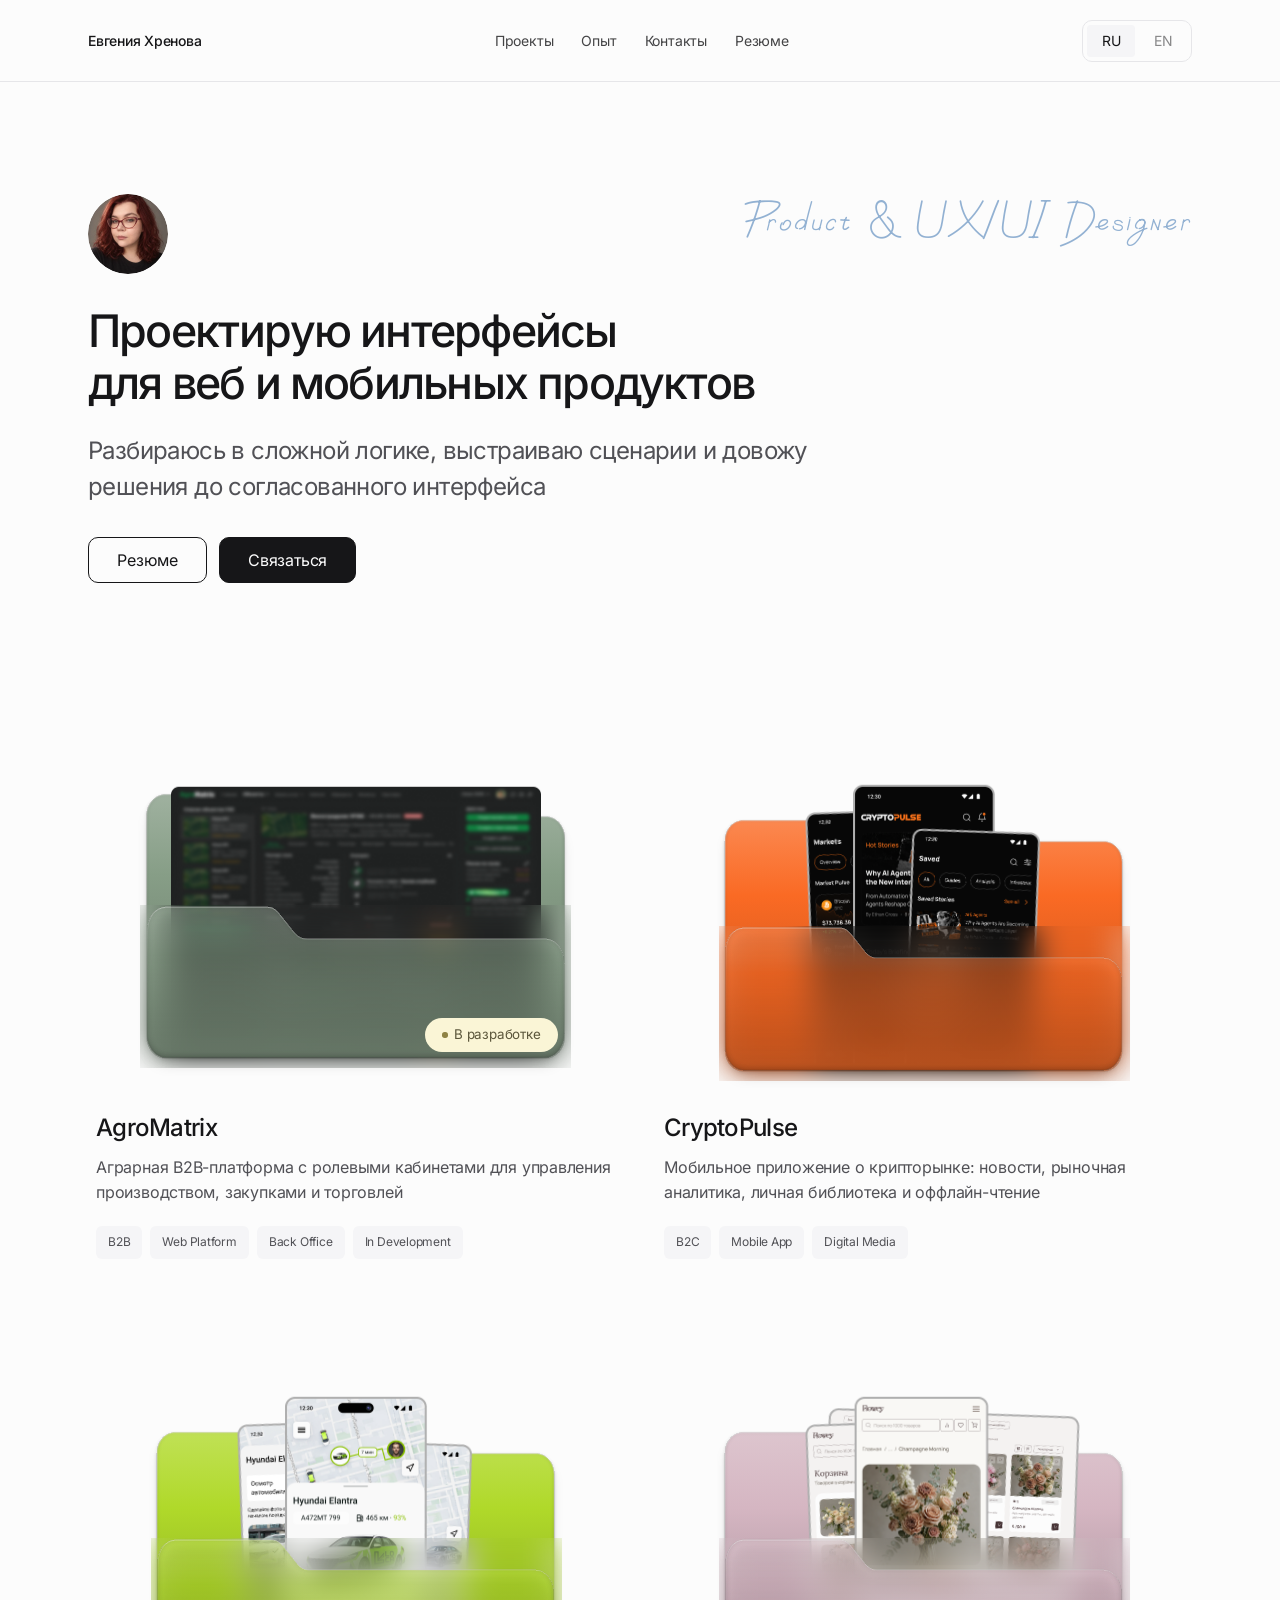
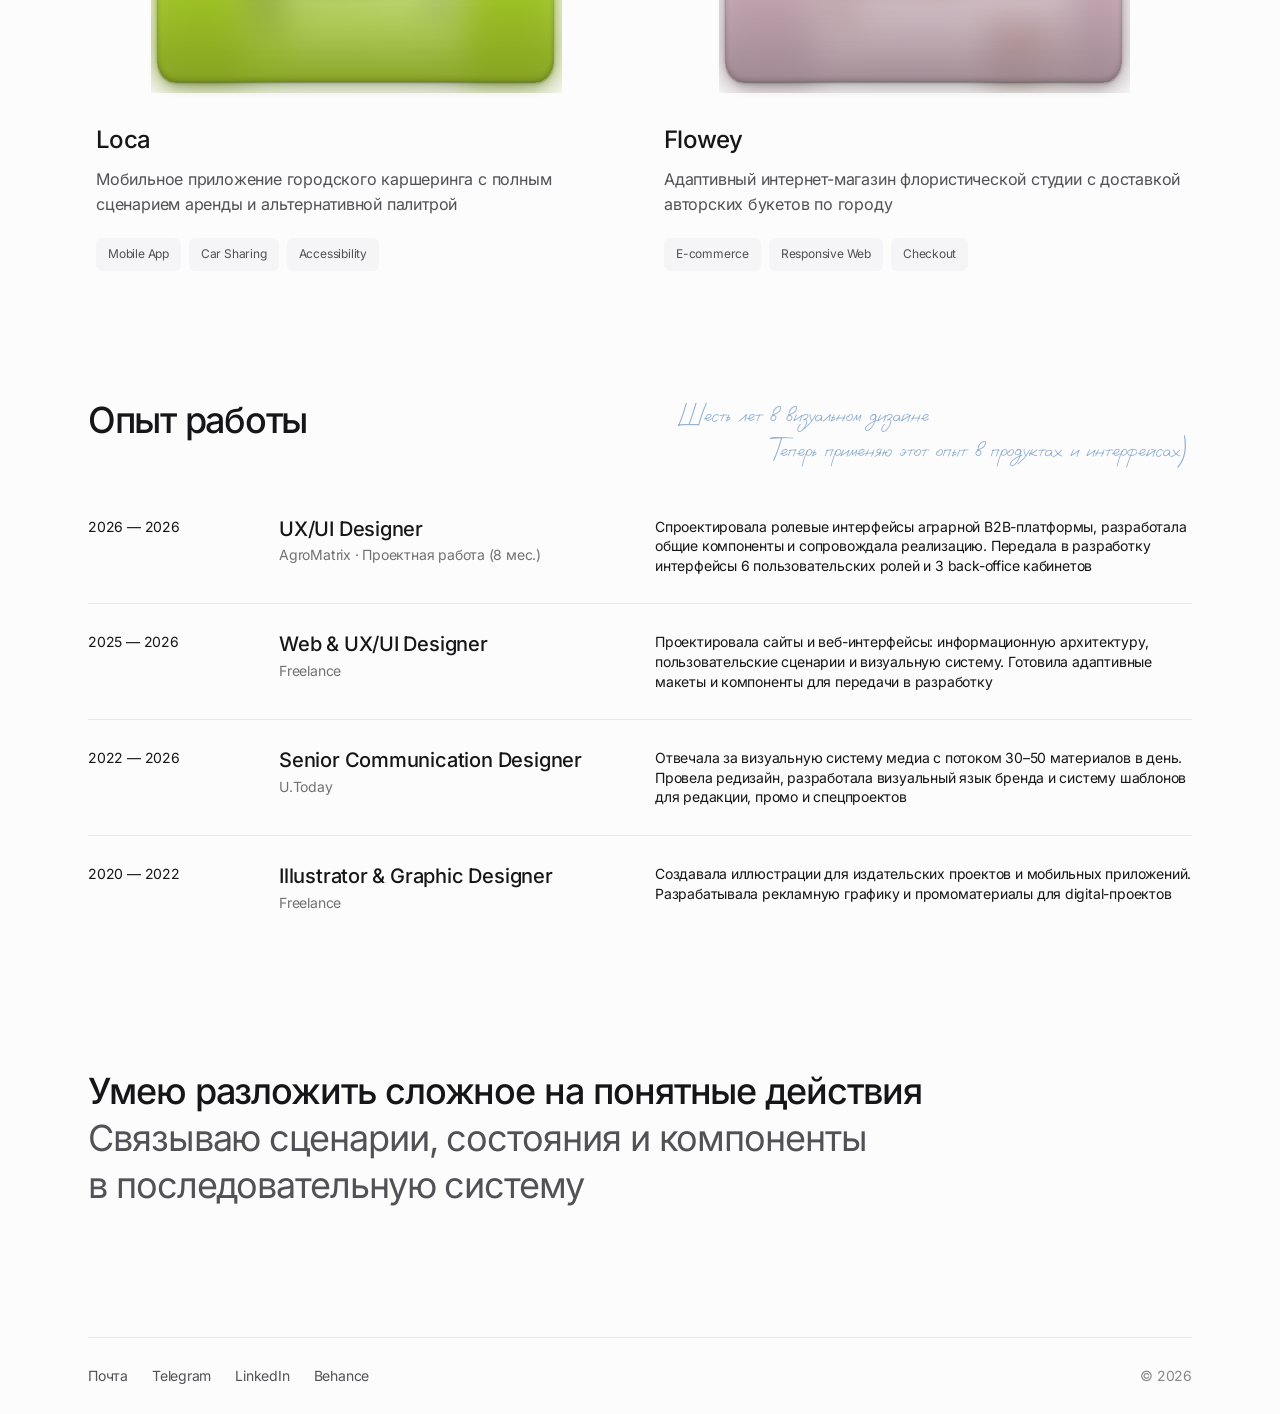
==== index.html @ 68d3cc12 "Unify site navigation and contacts, update bilingual resumes" ====
<!doctype html><html lang="ru"><head><meta charset="utf-8"><meta name="viewport" content="width=device-width, initial-scale=1"><meta name="description" content="Евгения Хренова — Product & UX/UI Designer. Веб и мобильные продукты, B2B‑платформы и пользовательские сценарии."><meta name="theme-color" content="#fcfcfc"><title>Евгения Хренова — Product & UX/UI Designer</title><link rel="stylesheet" href="fonts.css"><link rel="stylesheet" href="tokens.css"><link rel="stylesheet" href="home.css?v=3"><link rel="stylesheet" href="folder-covers.css?v=2"><link rel="stylesheet" href="/custom-cursor.css"><link rel="stylesheet" href="/menu-hover.css?v=2"></head><body class="home"><a class="skip" href="#projects"><span data-copy="t25">К проектам</span></a>
<header class="site-header"><div class="site-header-inner wrap"><a class="name" href="/"><span data-copy="t26">Евгения Хренова</span></a><nav aria-label="Основная навигация"><a href="#projects"><span class="menu-label" data-copy="t27">Проекты</span></a><a href="#experience"><span class="menu-label" data-copy="t28">Опыт</span></a><a href="#contacts"><span class="menu-label" data-copy="t29">Контакты</span></a></nav><div class="language-switch" role="group" aria-label="Язык / Language"><button type="button" data-lang="ru" aria-pressed="true">RU</button><button type="button" data-lang="en" aria-pressed="false">EN</button></div></div></header>
<main class="home-main wrap"><section class="intro" aria-label="Обо мне"><div class="intro-top"><img class="intro-avatar" src="assets/portrait.png" width="80" height="80" alt="Евгения Хренова" fetchpriority="high"><p class="hand soft intro-title">Product & UX/UI Designer</p></div><div><h1><strong data-copy="t30">Проектирую интерфейсы для веб и мобильных продуктов</strong> <span data-copy="t31">Разбираюсь в сложной логике, выстраиваю сценарии и довожу решения до согласованного интерфейса</span></h1><div class="intro-links"><a class="action" href="assets/evgeniya-khrenova-cv-ru.pdf?v=afa895e512cb" target="_blank" rel="noopener"><span data-copy="t32">Резюме</span></a><details class="contact-menu"><summary class="action primary"><span data-copy="t33">Связаться</span></summary><div class="contact-options"><a href="https://t.me/jodi_n" target="_blank" rel="noopener noreferrer">Telegram</a><a href="mailto:evgeniya_hrenova@bk.ru"><span data-copy="t34">Почта</span></a><a href="https://www.linkedin.com/in/evgeniya-khrenova-600375227/" target="_blank" rel="noopener noreferrer">LinkedIn</a></div></details></div></div></section>
<section class="projects" id="projects" aria-label="Проекты"><a class="project project-folder" href="/agromatrix/" aria-labelledby="project-agromatrix-title"><div class="cover folder-cover" aria-hidden="true"><div class="folder-stage" style="left:9.3679208%;top:5.8066916%;width:81.3054195%;height:90.7955413%"><img class="folder-layer folder-back" data-figma-layer="252:12100" src="/assets/folders/agromatrix-back.svg" width="438" height="284" style="left:0.0000000%;top:17.5789412%;width:99.9999721%;height:82.4210588%" alt="" loading="lazy" decoding="async"><span class="folder-screen-clip"><img class="folder-layer folder-screen" data-figma-layer="273:16673" src="/assets/folders/agromatrix-screen-0.webp" width="744" height="550" style="left:7.4528715%;top:0.0000000%;width:85.0435086%;height:79.9418605%;--rest-x:0.0000000%;--rest-y:19.6363636%;--rest-angle:0.00000deg" alt="" loading="lazy" decoding="async"></span><span class="folder-glass" style="left:0.4966518%;top:50.3157860%;width:99.0066196%;height:47.6842126%;--pocket-mask:url('/assets/folders/agromatrix-front.svg')"></span><img class="folder-layer folder-front" data-figma-layer="252:12104" src="/assets/folders/agromatrix-front.svg" width="434" height="165" style="left:0.4966518%;top:50.3157860%;width:99.0066196%;height:47.6842126%" alt="" loading="lazy" decoding="async"><span class="folder-layer folder-badge folder-status" style="left:65.7124905%;top:83.2617826%;width:30.7011095%;height:9.8804208%"><span class="folder-status-group"><span data-copy="t47">В разработке</span></span></span></div></div><div class="project-details"><div class="project-copy"><h2 id="project-agromatrix-title">AgroMatrix</h2><p data-copy="t1">Аграрная B2B-платформа с ролевыми кабинетами для управления производством, закупками и торговлей</p></div><div class="tags"><span data-copy="t2">B2B</span><span data-copy="t3">Web Platform</span><span data-copy="t45">Back Office</span><span data-copy="t4">In Development</span></div></div></a>
<a class="project project-folder" href="/cryptopulse/" aria-labelledby="project-cryptopulse-title"><div class="cover folder-cover" aria-hidden="true"><div class="folder-stage" style="left:11.3382900%;top:7.9182158%;width:77.3646415%;height:91.8513034%"><img class="folder-layer folder-back" data-figma-layer="271:11574" src="/assets/folders/cryptopulse-back.svg" width="417" height="270" style="left:-0.0000147%;top:22.4752492%;width:99.9999927%;height:77.5247508%" alt="" loading="lazy" decoding="async"><span class="folder-screen-clip"><img class="folder-layer folder-screen" data-figma-layer="271:11575" src="/assets/folders/cryptopulse-screen-0.webp" width="327" height="586" style="left:3.6529727%;top:4.3635226%;width:39.2421742%;height:84.0605637%;--rest-x:30.6473158%;--rest-y:16.4085308%;--rest-angle:6.00000deg" alt="" loading="lazy" decoding="async"><img class="folder-layer folder-screen" data-figma-layer="271:11740" src="/assets/folders/cryptopulse-screen-1.webp" width="284" height="620" style="left:32.9631847%;top:-2.8542003%;width:34.0443391%;height:89.0804598%;--rest-x:0.0193589%;--rest-y:17.4193548%;--rest-angle:0.00000deg" alt="" loading="lazy" decoding="async"><img class="folder-layer folder-screen" data-figma-layer="271:11906" src="/assets/folders/cryptopulse-screen-2.webp" width="327" height="586" style="left:55.6636145%;top:10.1208391%;width:39.2421742%;height:84.0605462%;--rest-x:-28.9946109%;--rest-y:16.4085342%;--rest-angle:-6.00000deg" alt="" loading="lazy" decoding="async"></span><span class="folder-glass" style="left:0.4966729%;top:53.2673277%;width:99.0066322%;height:44.8514916%;--pocket-mask:url('/assets/folders/cryptopulse-front.svg')"></span><img class="folder-layer folder-front" data-figma-layer="271:11988" src="/assets/folders/cryptopulse-front.svg" width="413" height="157" style="left:0.4966729%;top:53.2673277%;width:99.0066322%;height:44.8514916%" alt="" loading="lazy" decoding="async"></div></div><div class="project-details"><div class="project-copy"><h2 id="project-cryptopulse-title">CryptoPulse</h2><p data-copy="t5">Мобильное приложение о крипторынке: новости, рыночная аналитика, личная библиотека и оффлайн-чтение</p></div><div class="tags"><span data-copy="t6">B2C</span><span data-copy="t7">Mobile App</span><span data-copy="t8">Digital Media</span></div></div></a>
<a class="project project-folder" href="/loca/" aria-labelledby="project-loca-title"><div class="cover folder-cover" aria-hidden="true"><div class="folder-stage" style="left:11.3382900%;top:7.9182158%;width:77.3646415%;height:91.8513034%"><img class="folder-layer folder-back" data-figma-layer="252:12246" src="/assets/folders/loca-back.svg" width="417" height="270" style="left:-0.0000110%;top:22.4752492%;width:99.9999927%;height:77.5247508%" alt="" loading="lazy" decoding="async"><span class="folder-screen-clip"><img class="folder-layer folder-screen" data-figma-layer="271:7408" src="/assets/folders/loca-screen-0.webp" width="327" height="586" style="left:3.6529911%;top:4.3635577%;width:39.2421779%;height:84.0605286%;--rest-x:30.6472898%;--rest-y:16.4085376%;--rest-angle:6.00000deg" alt="" loading="lazy" decoding="async"><img class="folder-layer folder-screen" data-figma-layer="271:6844" src="/assets/folders/loca-screen-1.webp" width="327" height="586" style="left:55.6635851%;top:10.1208215%;width:39.2421889%;height:84.0605286%;--rest-x:-28.9945748%;--rest-y:16.4085376%;--rest-angle:-6.00000deg" alt="" loading="lazy" decoding="async"><img class="folder-layer folder-screen" data-figma-layer="271:7190" src="/assets/folders/loca-screen-2.webp" width="284" height="620" style="left:32.9631847%;top:-2.8542003%;width:34.0443538%;height:89.0804598%;--rest-x:0.0193492%;--rest-y:17.4193548%;--rest-angle:0.00000deg" alt="" loading="lazy" decoding="async"></span><span class="folder-glass" style="left:0.4966766%;top:53.2673101%;width:99.0066175%;height:44.8515092%;--pocket-mask:url('/assets/folders/loca-front.svg')"></span><img class="folder-layer folder-front" data-figma-layer="252:12254" src="/assets/folders/loca-front.svg" width="413" height="157" style="left:0.4966766%;top:53.2673101%;width:99.0066175%;height:44.8515092%" alt="" loading="lazy" decoding="async"></div></div><div class="project-details"><div class="project-copy"><h2 id="project-loca-title">Loca</h2><p data-copy="t9">Мобильное приложение городского каршеринга с полным сценарием аренды и альтернативной палитрой</p></div><div class="tags"><span data-copy="t10">Mobile App</span><span data-copy="t11">Car Sharing</span><span data-copy="t12">Accessibility</span></div></div></a>
<a class="project project-folder" href="/flowey/" aria-labelledby="project-flowey-title"><div class="cover folder-cover" aria-hidden="true"><div class="folder-stage" style="left:11.3382900%;top:7.9182158%;width:77.3646415%;height:91.8513034%"><img class="folder-layer folder-back" data-figma-layer="271:14292" src="/assets/folders/flowey-back.svg" width="417" height="270" style="left:-0.0000147%;top:22.4752492%;width:99.9999927%;height:77.5247508%" alt="" loading="lazy" decoding="async"><span class="folder-screen-clip"><img class="folder-layer folder-screen" data-figma-layer="271:14293" src="/assets/folders/flowey-screen-0.webp" width="573" height="627" style="left:31.9623455%;top:-1.1395685%;width:68.8022184%;height:90.0218043%;--rest-x:-10.7024959%;--rest-y:15.3219585%;--rest-angle:-6.00000deg" alt="" loading="lazy" decoding="async"><img class="folder-layer folder-screen" data-figma-layer="271:14656" src="/assets/folders/flowey-screen-1.webp" width="327" height="586" style="left:3.6529727%;top:4.3635226%;width:39.2421742%;height:84.0605286%;--rest-x:30.6473158%;--rest-y:16.4085376%;--rest-angle:6.00000deg" alt="" loading="lazy" decoding="async"><img class="folder-layer folder-screen" data-figma-layer="271:14798" src="/assets/folders/flowey-screen-2.webp" width="270" height="620" style="left:32.9630087%;top:-2.8542003%;width:32.3196362%;height:89.0804598%;--rest-x:1.2213254%;--rest-y:17.4193548%;--rest-angle:0.00000deg" alt="" loading="lazy" decoding="async"></span><span class="folder-glass" style="left:0.4966729%;top:53.2673101%;width:99.0066322%;height:44.8515092%;--pocket-mask:url('/assets/folders/flowey-front.svg')"></span><img class="folder-layer folder-front" data-figma-layer="271:14888" src="/assets/folders/flowey-front.svg" width="413" height="157" style="left:0.4966729%;top:53.2673101%;width:99.0066322%;height:44.8515092%" alt="" loading="lazy" decoding="async"></div></div><div class="project-details"><div class="project-copy"><h2 id="project-flowey-title">Flowey</h2><p data-copy="t13">Адаптивный интернет-магазин флористической студии с доставкой авторских букетов по городу</p></div><div class="tags"><span data-copy="t14">E-commerce</span><span data-copy="t15">Responsive Web</span><span data-copy="t16">Checkout</span></div></div></a>
</section>
<section class="experience" id="experience" aria-labelledby="experience-title"><div class="section-heading"><h2 id="experience-title" data-copy="t35">Опыт работы</h2><p class="experience-note hand soft"><span data-copy="t36">Шесть лет в визуальном дизайне</span><span data-copy="t37">Теперь применяю этот опыт в продуктах и интерфейсах)</span></p></div><div class="jobs"><article class="job"><p data-copy="t17" class="job-date">2026 — 2026</p><div><h3>UX/UI Designer</h3><p class="job-company" data-copy="t46">AgroMatrix · Проектная работа (8 мес.)</p></div><p data-copy="t18">Спроектировала ролевые интерфейсы аграрной B2B-платформы, разработала общие компоненты и сопровождала реализацию. Передала в разработку интерфейсы 6 пользовательских ролей и 3 back-office кабинетов</p></article><article class="job"><p data-copy="t19" class="job-date">2025 — 2026</p><div><h3>Web & UX/UI Designer</h3><p class="job-company">Freelance</p></div><p data-copy="t20">Проектировала сайты и веб-интерфейсы: информационную архитектуру, пользовательские сценарии и визуальную систему. Готовила адаптивные макеты и компоненты для передачи в разработку</p></article><article class="job"><p data-copy="t21" class="job-date">2022 — 2026</p><div><h3>Senior Communication Designer</h3><p class="job-company">U.Today</p></div><p data-copy="t22">Отвечала за визуальную систему медиа с потоком 30–50 материалов в день. Провела редизайн, разработала визуальный язык бренда и систему шаблонов для редакции, промо и спецпроектов</p></article><article class="job"><p data-copy="t23" class="job-date">2020 — 2022</p><div><h3>Illustrator &amp; Graphic Designer</h3><p class="job-company">Freelance</p></div><p data-copy="t24">Создавала иллюстрации для издательских проектов и мобильных приложений. Разрабатывала рекламную графику и промоматериалы для digital-проектов</p></article></div></section>
<section class="approach" aria-label="Мой подход"><p><strong data-copy="t38">Умею разложить сложное на понятные действия</strong> <span data-copy="t39">Связываю сценарии, состояния и компоненты в последовательную систему</span></p></section>
<section class="personal" id="about" aria-label="Вне макетов" hidden><h2 data-copy="t40" class="personal-label">Вне макетов</h2><div class="personal-journal"><div class="personal-left"><p data-copy="t41" class="hand">Люблю долгие походы и уютные вечера дома, сложные игры и кропотливое рукоделие</p><div class="personal-photos" role="group" aria-label="Места для личных фотографий"><div class="personal-photo" aria-hidden="true"></div><div class="personal-photo" aria-hidden="true"></div></div></div><div class="personal-right"><div class="personal-photos" aria-hidden="true"><div class="personal-photo"></div><div class="personal-photo"></div></div><p data-copy="t42" class="hand soft">А ещё выращиваю домашние джунгли)</p></div></div></section>
<footer id="contacts" data-site-footer></footer></main>
<dialog id="viewer" aria-label="Просмотр экрана проекта"><div class="viewer-bar"><p id="viewer-title"></p><button type="button" class="close" aria-label="Закрыть просмотр"><span data-copy="t44">Закрыть</span></button></div><div class="viewer-content"><img id="viewer-image" alt=""></div></dialog><script src="translations.js"></script><script src="app.js"></script><script src="/folder-covers.js"></script><script src="/scroll-reveal.js"></script><script src="/custom-cursor.js"></script><script src="/site-footer.js?v=1"></script><script src="/menu-hover.js?v=3"></script><script src="/quick-contacts.js?v=18" defer></script></body></html>
---- fonts.css ----
@font-face {
  font-family: 'Golos Text';
  font-style: normal;
  font-weight: 400;
  font-display: swap;
  src: url(assets/fonts/golos-0.ttf) format('truetype');
}
@font-face {
  font-family: 'Golos Text';
  font-style: normal;
  font-weight: 500;
  font-display: swap;
  src: url(assets/fonts/golos-1.ttf) format('truetype');
}
@font-face {
  font-family: 'Golos Text';
  font-style: normal;
  font-weight: 600;
  font-display: swap;
  src: url(assets/fonts/golos-2.ttf) format('truetype');
}

@font-face{font-family:'Inter';font-style:normal;font-weight:400;font-display:swap;src:url('assets/fonts/inter-0.ttf') format('truetype')}
@font-face{font-family:'Inter';font-style:normal;font-weight:500;font-display:swap;src:url('assets/fonts/inter-1.ttf') format('truetype')}
@font-face{font-family:'Vasek';font-style:italic;font-weight:400;font-display:swap;src:url('assets/fonts/vasek-italic.ttf') format('truetype')}
---- tokens.css ----
/* Portfolio foundations. All pages use these roles; product artwork keeps its own UI. */
:root {
  --paper:#fcfcfc;
  --ink:#161618;
  --body:#515156;
  --muted:#737379;
  --line:#e6e6e9;
  --surface:#f5f5f7;
  --accent:#2b68aa;
  --overlay:#080909aa;
  --shadow:#0809090b;
  --font-ui:Inter,Arial,sans-serif;
  --font-hand:Vasek,cursive;
  --space-1:8px;
  --space-2:16px;
  --space-3:24px;
  --space-4:32px;
  --space-5:48px;
  --space-6:64px;
  --section-gap:clamp(96px,10vw,144px);
  --chapter-gap:128px;
  --media-gap:48px;
  --content-width:1104px;
  --reading-width:760px;
  --radius-card:20px;
  --radius-control:10px;
  --title-size:clamp(44px,5vw,64px);
  --heading-size:36px;
  --subheading-size:22px;
  --text-main:26px;
  --text-body:18px;
  --text-small:14px;
  --leading-body:1.65;
  --motion-duration:560ms;
  --motion-ease:cubic-bezier(.22,.61,.36,1);
}
@media(max-width:760px) {
  :root {--reading-width:100%;--chapter-gap:96px;--heading-size:30px;--media-gap:40px}
}
@media(max-width:620px) {
  :root {
    --section-gap:88px;
    --chapter-gap:80px;
    --media-gap:32px;
    --radius-card:16px;
    --title-size:42px;
    --heading-size:28px;
    --subheading-size:20px;
    --text-main:22px;
    --text-body:16px;
  }
}
---- home.css ----
*{box-sizing:border-box}html{scroll-behavior:smooth;scroll-padding-top:104px}body{margin:0;background:var(--paper);color:var(--ink);font:14px/1.5 var(--font-ui);-webkit-font-smoothing:antialiased;letter-spacing:-.015em}a{color:inherit;text-decoration:none}button,summary{font:inherit;color:inherit}button,a,summary{-webkit-tap-highlight-color:transparent}button{cursor:pointer}a:focus-visible,button:focus-visible,summary:focus-visible{outline:2px solid var(--accent);outline-offset:5px}button:disabled{cursor:default}img{display:block}h1,h2,h3,p{margin:0;font-weight:400}a,button,summary{touch-action:manipulation}.wrap{width:min(100% - 64px,var(--content-width));margin-inline:auto}.skip{position:fixed;left:16px;top:-70px;z-index:100;background:var(--ink);color:#fff;padding:12px}.skip:focus{top:12px}.site-header{position:sticky;top:0;z-index:30;background:var(--paper);border-bottom:1px solid var(--line)}@supports(backdrop-filter:blur(20px)){.site-header{background:rgba(252,252,252,.88);backdrop-filter:blur(20px);-webkit-backdrop-filter:blur(20px)}}.site-header-inner{height:81px;display:flex;align-items:center;justify-content:space-between;gap:24px}.name{font-weight:500;white-space:nowrap}.site-header nav{display:flex;gap:28px}.site-header nav a{display:flex;align-items:center;min-height:44px;opacity:.8}.language-switch{display:flex;gap:4px;border:1px solid var(--line);border-radius:var(--radius-control);padding:4px}.language-switch button{border:0;background:none;border-radius:4px;min-width:48px;height:32px;padding:0 12px}.language-switch button[aria-pressed=true]{background:var(--surface)}.language-switch button[aria-pressed=false]{opacity:.5}.home-main{display:flex;flex-direction:column;gap:var(--section-gap)}.intro{padding-top:112px;display:flex;flex-direction:column;gap:32px}.intro-top{display:flex;align-items:flex-start;justify-content:space-between;gap:28px}.intro-avatar{width:80px;height:80px;object-fit:cover;border-radius:50%}.hand{font-family:var(--font-hand);font-weight:400;font-style:italic;letter-spacing:0;color:var(--accent);font-size:33.337px;line-height:1.05}.hand.soft{opacity:.5}.intro-title{font-size:54px;letter-spacing:3px;white-space:nowrap}.intro h1{font-size:24px;line-height:1.5;letter-spacing:-.025em}.intro h1 strong{display:block;max-width:1000px;font-size:clamp(34px,3.5vw,46px);font-weight:500;line-height:1.15;letter-spacing:-.04em;text-wrap:balance}.intro h1>span{display:block;max-width:780px;margin-top:24px;color:var(--body);text-wrap:pretty}.intro-links{display:flex;align-items:flex-start;gap:12px;margin-top:32px}.action{min-height:46px;padding:11px 28px;display:inline-flex;align-items:center;justify-content:center;border:1px solid var(--ink);border-radius:var(--radius-control);background:transparent;font-size:16px;line-height:1.4;cursor:pointer;transition:background .16s,color .16s}.action:hover{background:#f0f0f0}.action.primary{background:var(--ink);color:var(--paper)}.action.primary:hover{background:#252727}.contact-menu{position:relative}.contact-menu summary{list-style:none}.contact-menu summary::-webkit-details-marker{display:none}.contact-options{position:absolute;z-index:40;left:0;top:calc(100% + 8px);width:190px;border:1px solid var(--line);border-radius:8px;background:var(--paper);padding:6px;box-shadow:0 8px 24px var(--shadow)}.contact-options a{display:flex;align-items:center;min-height:44px;padding:10px 14px;border-radius:4px;font-size:14px}.contact-options a:hover{background:var(--surface)}.projects{display:grid;grid-template-columns:repeat(2,minmax(0,1fr));gap:64px 32px}.project{min-width:0;display:flex;flex-direction:column}.cover{position:relative;display:block;width:100%;aspect-ratio:538/378.873;overflow:hidden;border:0;border-radius:8px;padding:0;background:var(--line);cursor:zoom-in}.cover.agro{cursor:pointer;background:#e9eee8}.cover.crypto{background:#eeedf3}.cover.loca{background:#edf0e8}.cover.flowey{background:#f3eeec}.desktop-preview{position:absolute;inset:30px 29px 0;overflow:hidden;border-radius:5px 5px 0 0}.desktop-preview img{width:100%;height:auto}.desktop-preview.has-bar{padding-top:30px}.agro-preview-title{position:absolute;inset:0 0 auto;height:30px;display:flex;align-items:center;gap:5px;padding:0 14px;background:#f7f9f6}.agro-preview-title span{width:4px;height:4px;border-radius:50%;background:#c1c9bf}.agro-preview-title:after{content:"AgroMatrix";margin-left:8px;font-size:9px;color:#6a7466;letter-spacing:0}.preview-device{position:absolute;top:26px;left:50%;transform:translateX(-50%);width:39%;height:calc(100% - 26px);overflow:hidden;border-radius:17px 17px 0 0}.preview-device img{width:100%;height:auto}.loca .preview-device{top:21px;width:34%;height:calc(100% - 21px)}.flowey .desktop-preview{left:28px;right:28px}.project-details{padding:24px 8px 0;display:flex;flex-direction:column;gap:20px;flex:1}.project-copy{display:flex;flex-direction:column;gap:12px}.project h2{font-size:24px;font-weight:500;line-height:1.25;letter-spacing:-.03em}.project p{font-size:16px;line-height:1.6;color:var(--body)}.tags{display:flex;gap:8px;flex-wrap:wrap}.tags span{display:flex;align-items:center;justify-content:center;min-height:33px;min-width:0;padding:6px 12px;border-radius:6px;background:var(--surface);font-size:12px;line-height:1.4;color:var(--body)}.section-heading{display:flex;align-items:flex-start;justify-content:space-between;gap:28px;margin-bottom:20px}.section-heading h2{font-size:var(--heading-size);font-weight:500;line-height:1.2;letter-spacing:-.035em}.experience-note{width:514px;max-width:55%}.experience-note span{display:block}.experience-note span+span{text-align:right}.job{display:grid;grid-template-columns:163px 348px minmax(0,1fr);gap:28px;padding:28px 0}.job+.job{border-top:1px solid var(--line)}.job-date,.job p{font-size:14px;line-height:1.4}.job h3{font-size:20px;font-weight:500;line-height:24.7px}.job-company{opacity:.6;margin-top:4px}.approach{max-width:900px;font-size:var(--heading-size);line-height:1.3;letter-spacing:-.03em}.approach p>span{color:var(--body)}.approach strong{display:block;font-weight:500}.personal-label{font-size:14px;opacity:.5;margin-bottom:20px}.personal-journal{display:grid;grid-template-columns:445fr 631fr;gap:28px}.personal-left,.personal-right{display:flex;flex-direction:column;gap:20px;min-width:0}.personal-left .hand{max-width:401px}.personal-photos{display:grid;grid-template-columns:1fr 1fr;gap:28px}.personal-left .personal-photos{height:198px}.personal-right .personal-photos{flex:1;min-height:200px}.personal-photo{background:var(--line);border-radius:4px}.personal-right>.hand{text-align:right;white-space:nowrap}.contact-tiles{display:grid;grid-template-columns:minmax(0,1fr) repeat(3,180px);gap:28px}.contact-tile{display:flex;align-items:flex-end;min-height:180px;padding:28px;border:1px solid var(--line);border-radius:var(--radius-card);font-size:16px;transition:background .16s,border-color .16s}.contact-tile:hover{background:var(--surface);border-color:#c9c9c9}.copyright{padding:54px 0 20px;opacity:.5;font-size:14px}dialog{border:1px solid var(--line);border-radius:var(--radius-card);max-width:min(1100px,94vw);width:max-content;padding:0;background:var(--paper);color:var(--ink)}dialog::backdrop{background:var(--overlay)}.viewer-bar{position:sticky;top:0;display:flex;align-items:center;justify-content:space-between;gap:24px;padding:16px 20px;background:var(--paper);border-bottom:1px solid var(--line)}.close{background:none;border:0;min-height:44px;padding:8px;font-size:14px}.viewer-content{max-height:78vh;overflow:auto;padding:16px}.viewer-content img{max-width:100%;height:auto;margin:auto}body:has(dialog[open]){overflow:hidden}
@media(max-width:1100px){.job{grid-template-columns:150px 220px minmax(0,1fr)}.contact-tiles{grid-template-columns:2fr repeat(3,1fr);gap:20px}.intro-title{font-size:46px}.personal-right>.hand{white-space:normal}}
@media(max-width:800px){.home-main{gap:var(--section-gap)}.intro{padding-top:90px}.site-header nav{gap:18px}.language-switch button{min-width:38px;padding:0 8px}.job{grid-template-columns:110px 190px minmax(0,1fr);gap:20px}.experience-note{max-width:60%;font-size:29px}.contact-tile{min-height:150px;padding:22px}.personal-journal,.personal-photos{gap:20px}.tags span{min-width:0}.intro h1{font-size:22px}}
@media(max-width:620px){html{scroll-padding-top:85px}.wrap{width:calc(100% - 40px)}.site-header-inner{height:64px;min-height:64px;display:flex;flex-wrap:nowrap;gap:16px;padding:0}.site-header .name{display:inline-flex;align-items:center;min-height:44px;flex-shrink:0}.site-header nav{display:none}.language-switch{flex-shrink:0}.language-switch button{height:28px;min-width:36px}.home-main{gap:var(--section-gap)}.intro{padding-top:56px;gap:28px}.intro-avatar{width:68px;height:68px}.intro-title{font-size:34px;letter-spacing:1px;white-space:normal;max-width:190px;text-align:right}.intro h1{font-size:20px;line-height:1.5;letter-spacing:-.02em}.intro h1 strong{display:block;font-size:32px;line-height:1.18;letter-spacing:-.035em}.intro h1>span{margin-top:20px}.intro-links{margin-top:24px}.action{padding:11px 23px}.projects{grid-template-columns:1fr;gap:48px}.project-details{padding:20px 0 0;gap:16px}.cover{aspect-ratio:1.42}.desktop-preview{inset:22px 20px 0}.flowey .desktop-preview{inset:22px 20px 0}.preview-device{top:20px;height:calc(100% - 20px);border-radius:12px 12px 0 0}.project h2{font-size:22px}.project p{font-size:15px}.tags{gap:6px}.tags span{font-size:11px;padding:6px 9px}.section-heading{display:block;margin-bottom:24px}.section-heading h2{font-size:var(--heading-size)}.experience-note{max-width:none;width:auto;margin:22px 0 0;font-size:30px}.experience-note span+span{text-align:left;margin-top:4px}.job{grid-template-columns:1fr;gap:10px;padding:24px 0}.job-date{opacity:.6}.job h3{font-size:19px}.job p{font-size:14px;line-height:1.6}.approach{font-size:var(--heading-size);line-height:1.35}.personal-journal{grid-template-columns:1fr;gap:28px}.hand{font-size:32px}.personal-photos{gap:16px}.personal-left .personal-photos{height:auto}.personal-photo{aspect-ratio:1.05}.personal-right .personal-photos{min-height:0}.personal-right>.hand{white-space:normal;max-width:300px;align-self:flex-end}.personal-right .personal-photo{aspect-ratio:.95}.contact-tiles{grid-template-columns:1fr 1fr;gap:16px}.contact-tile{min-height:145px;padding:22px}.copyright{padding-top:40px}.viewer-bar{gap:12px;padding:10px 12px}.viewer-bar p{font-size:12px}.viewer-content{padding:8px}}
@media(prefers-reduced-motion:reduce){html{scroll-behavior:auto}*,*:before,*:after{transition:none!important}}

.cover[href]{cursor:pointer}
---- folder-covers.css ----
/* The Figma composition is the fully open state. All geometry is proportional. */
.project-folder .folder-cover{background:transparent;container-type:inline-size;isolation:isolate;cursor:pointer}
.folder-stage{position:absolute;overflow:visible;border-radius:2.15cqw}
.folder-layer,.folder-glass{position:absolute;display:block;pointer-events:none;user-select:none}
.folder-layer{object-fit:fill}
.folder-back{z-index:0}
.folder-screen-clip{position:absolute;inset:0;z-index:1;clip-path:inset(-25% -25% 7% -25%);pointer-events:none}
.folder-screen{z-index:1;transform-origin:50% 85%;transform:translate(0,0) rotate(0);transition:transform 480ms cubic-bezier(.22,.61,.36,1)}
.folder-glass{z-index:10;-webkit-backdrop-filter:blur(3cqw);backdrop-filter:blur(3cqw);-webkit-mask-image:var(--pocket-mask);mask-image:var(--pocket-mask);-webkit-mask-size:100% 100%;mask-size:100% 100%;-webkit-mask-repeat:no-repeat;mask-repeat:no-repeat}
.folder-front{z-index:11}
.folder-badge{z-index:12}
.project-folder .project-details{flex:1}
.project-folder:focus-visible{outline:2px solid var(--accent);outline-offset:6px;border-radius:8px}
@media(hover:hover) and (pointer:fine){
 .project-folder .folder-screen{transform:translate(var(--rest-x),var(--rest-y)) rotate(var(--rest-angle))}
 .project-folder:hover .folder-screen,.project-folder:focus-visible .folder-screen{transform:translate(0,0) rotate(0)}
}
@media(hover:none),(pointer:coarse){
 .project-folder .folder-screen{transition-duration:300ms}
 .folder-motion-ready .folder-screen{transform:translate(var(--rest-x),var(--rest-y)) rotate(var(--rest-angle))}
 .folder-motion-ready.is-open .folder-screen{transform:translate(0,0) rotate(0)}
}
@media(prefers-reduced-motion:reduce){
 .project-folder .folder-screen{transform:none!important;transition:none!important}
}

/* Live status text follows the site language and scales with its cover. */
.folder-status{display:flex;align-items:center;justify-content:center;padding:0 1.2cqw;border-radius:999px;background:#faf5d6;color:#5b563b;font-size:2.5cqw;line-height:1;white-space:nowrap}
.folder-status-group{display:inline-flex;align-items:center;justify-content:center;gap:1.2cqw}
.folder-status-group::before{content:"";width:1cqw;height:1cqw;flex-shrink:0;border-radius:50%;background:#8e8244}
---- custom-cursor.css ----
/* Dot + trailing ring, adapted from the supplied MK Effects custom-cursor reference. */
.portfolio-cursor{display:none;position:fixed;inset:0;z-index:2147483647;pointer-events:none!important;overflow:hidden;color:var(--cursor-color,var(--accent))}
.portfolio-cursor__dot,.portfolio-cursor__ring{position:absolute;top:0;left:0;pointer-events:none!important;will-change:transform}
.portfolio-cursor__dot::after,.portfolio-cursor__ring::after{content:"";display:block;border-radius:50%;transition:transform 220ms cubic-bezier(.16,1,.3,1),background-color 220ms ease,border-color 220ms ease}
.portfolio-cursor__dot::after{width:12px;height:12px;margin:-6px 0 0 -6px;background:currentColor}
.portfolio-cursor__ring::after{width:44px;height:44px;margin:-22px 0 0 -22px;border:1px solid currentColor;opacity:.6}
.portfolio-cursor.is-interactive .portfolio-cursor__dot::after{transform:scale(.5)}
.portfolio-cursor.is-interactive .portfolio-cursor__ring::after{transform:scale(.6);border-color:transparent;background:rgba(43,104,170,.18);background:color-mix(in srgb,currentColor 18%,transparent)}
.portfolio-cursor.is-pressed .portfolio-cursor__dot::after{transform:scale(.3)}
.portfolio-cursor.is-pressed .portfolio-cursor__ring::after{transform:scale(.8);background:rgba(43,104,170,.28);background:color-mix(in srgb,currentColor 28%,transparent)}
@media(hover:hover) and (pointer:fine) and (prefers-reduced-motion:no-preference) and (forced-colors:none){
 html.portfolio-cursor-visible,html.portfolio-cursor-visible *{cursor:none!important}
 html.portfolio-cursor-visible .portfolio-cursor.is-visible{display:block}
 /* Native editing, embedded content and browser media controls keep their own pointers. */
 html.portfolio-cursor-visible :is(input,textarea,[contenteditable]:not([contenteditable="false"])){cursor:text!important}
 html.portfolio-cursor-visible :is(select,iframe,video[controls],audio[controls]){cursor:auto!important}
}
@media print{.portfolio-cursor{display:none!important}}
---- menu-hover.css ----
/* Direction-aware underline; no width or layout changes on hover. */
:is(.site-header nav,.case-nav,.site-footer-links) a>.menu-label{position:relative;display:inline-block}
:is(.site-header nav,.case-nav,.site-footer-links) a>.menu-label::after{content:"";position:absolute;left:0;bottom:-5px;width:100%;height:2px;border-radius:1px;background:var(--accent);pointer-events:none;transform:scaleX(0);transform-origin:var(--menu-origin,50%) 50%;transition:transform 600ms cubic-bezier(.22,1,.36,1)}
@media(hover:hover) and (pointer:fine){
 :is(.site-header nav,.case-nav,.site-footer-links) a:hover{color:var(--accent);opacity:1}
 :is(.site-header nav,.case-nav,.site-footer-links) a:hover>.menu-label::after{transform:scaleX(1)}
}
:is(.site-header nav,.case-nav,.site-footer-links) a:focus-visible>.menu-label::after{transform:scaleX(1)}
@media(prefers-reduced-motion:reduce){
 :is(.site-header nav,.case-nav,.site-footer-links) a>.menu-label::after{transition:none}
}
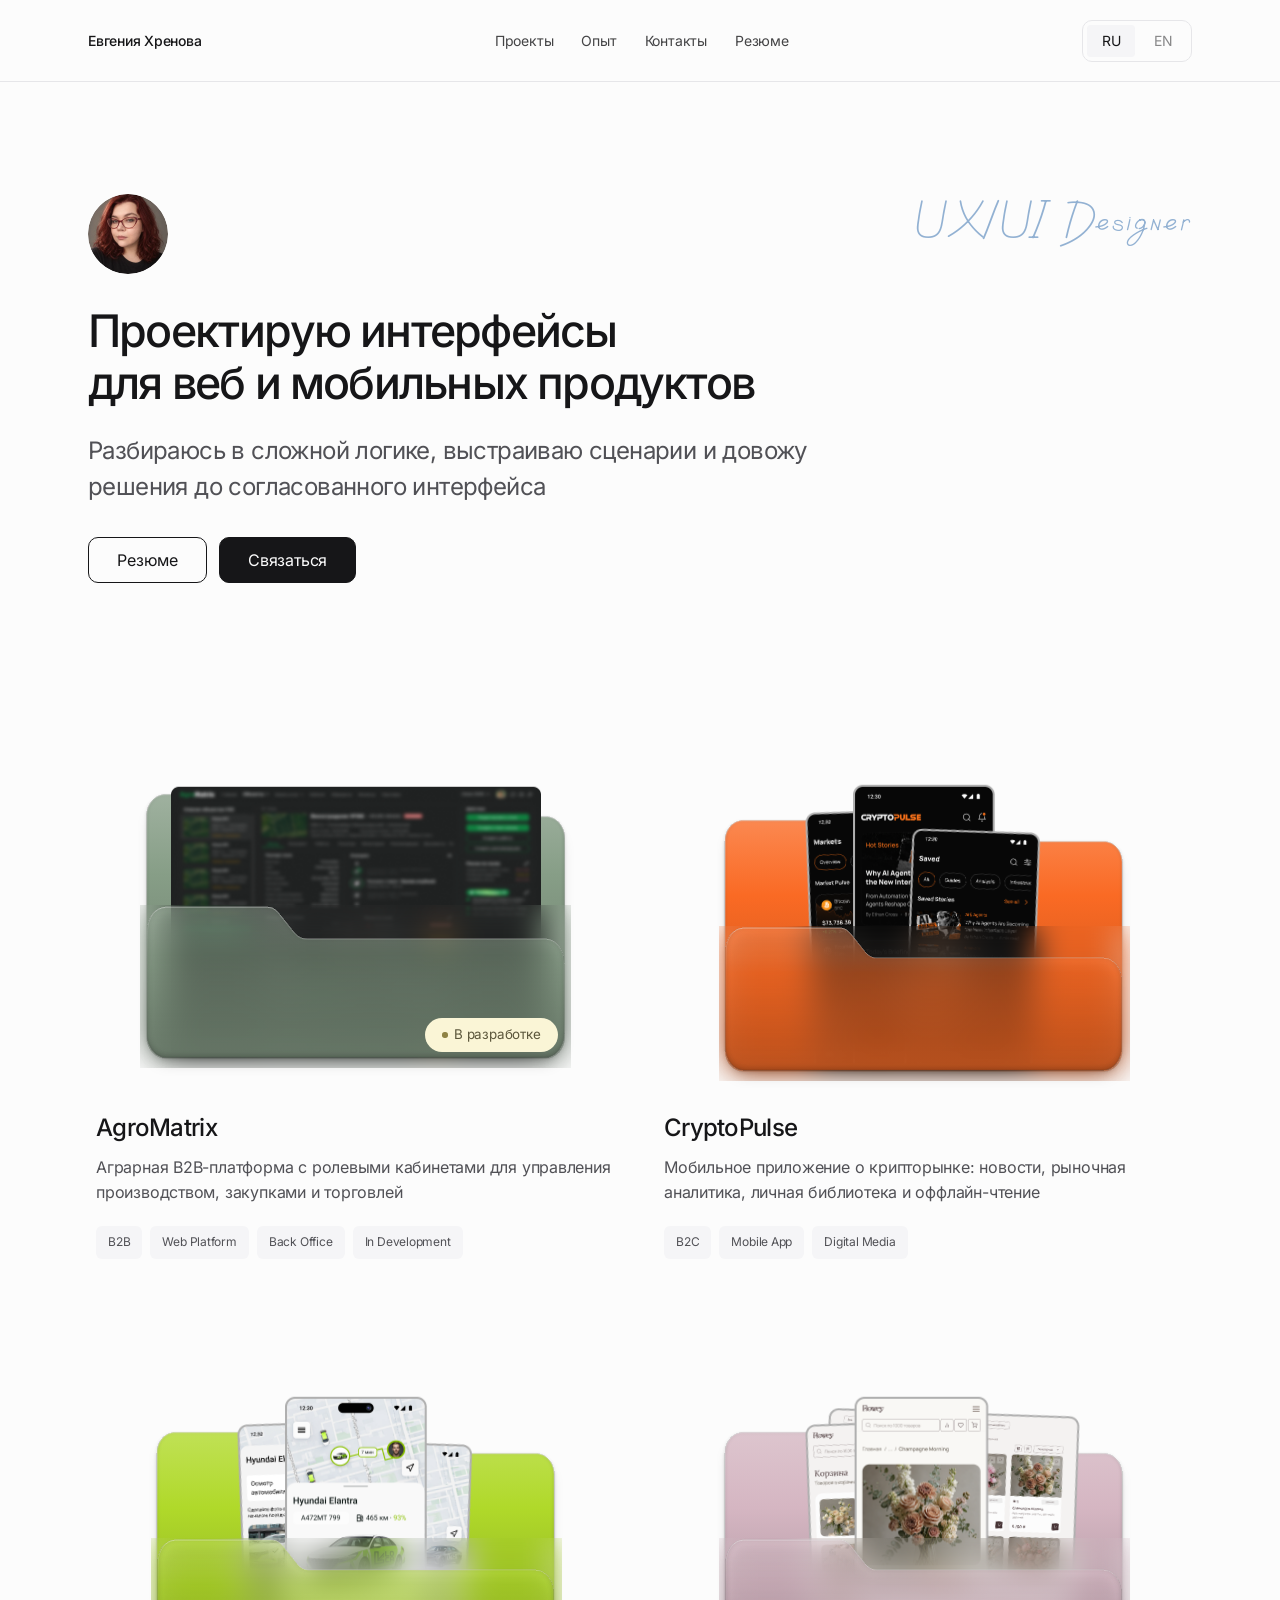
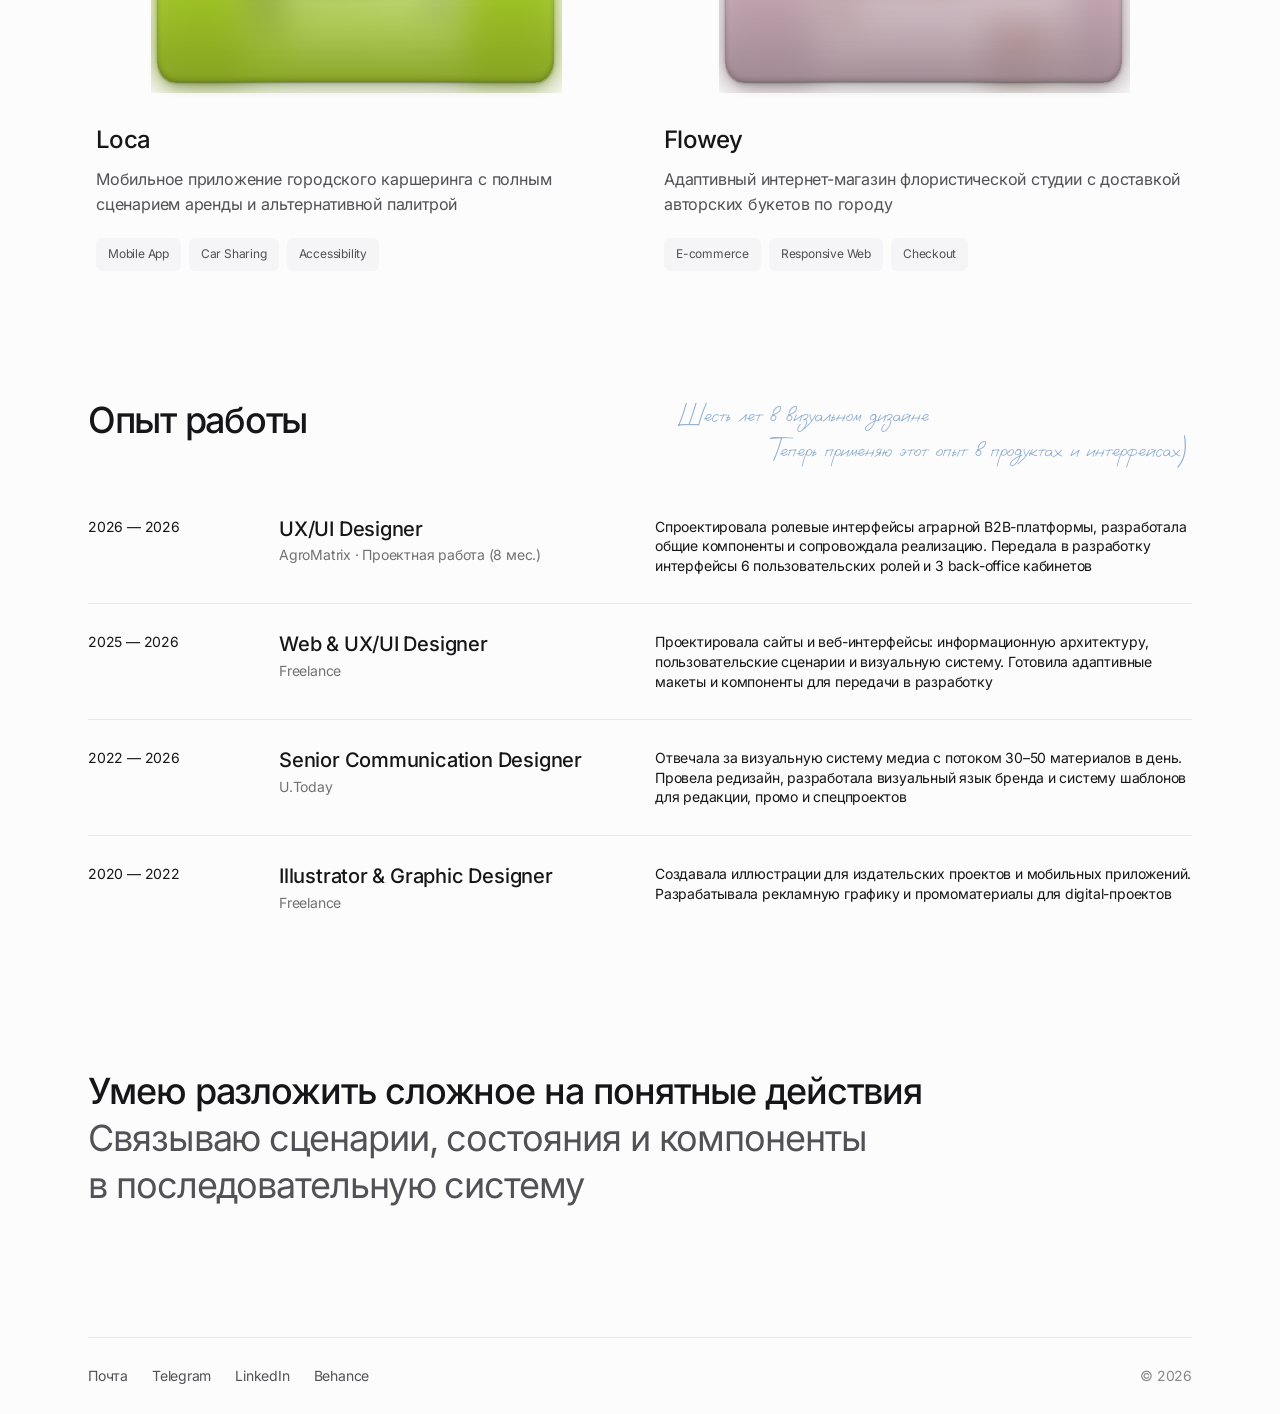
==== commit 8ee883ea: "Shorten hero signature and keep it on one line on mobile" ====
--- a/index.html
+++ b/index.html
@@ -1,6 +1,6 @@
-<!doctype html><html lang="ru"><head><meta charset="utf-8"><meta name="viewport" content="width=device-width, initial-scale=1"><meta name="description" content="Евгения Хренова — Product & UX/UI Designer. Веб и мобильные продукты, B2B‑платформы и пользовательские сценарии."><meta name="theme-color" content="#fcfcfc"><title>Евгения Хренова — Product & UX/UI Designer</title><link rel="stylesheet" href="fonts.css"><link rel="stylesheet" href="tokens.css"><link rel="stylesheet" href="home.css?v=3"><link rel="stylesheet" href="folder-covers.css?v=2"><link rel="stylesheet" href="/custom-cursor.css"><link rel="stylesheet" href="/menu-hover.css?v=2"></head><body class="home"><a class="skip" href="#projects"><span data-copy="t25">К проектам</span></a>
+<!doctype html><html lang="ru"><head><meta charset="utf-8"><meta name="viewport" content="width=device-width, initial-scale=1"><meta name="description" content="Евгения Хренова — Product & UX/UI Designer. Веб и мобильные продукты, B2B‑платформы и пользовательские сценарии."><meta name="theme-color" content="#fcfcfc"><title>Евгения Хренова — Product & UX/UI Designer</title><link rel="stylesheet" href="fonts.css"><link rel="stylesheet" href="tokens.css"><link rel="stylesheet" href="home.css?v=4"><link rel="stylesheet" href="folder-covers.css?v=2"><link rel="stylesheet" href="/custom-cursor.css"><link rel="stylesheet" href="/menu-hover.css?v=2"></head><body class="home"><a class="skip" href="#projects"><span data-copy="t25">К проектам</span></a>
 <header class="site-header"><div class="site-header-inner wrap"><a class="name" href="/"><span data-copy="t26">Евгения Хренова</span></a><nav aria-label="Основная навигация"><a href="#projects"><span class="menu-label" data-copy="t27">Проекты</span></a><a href="#experience"><span class="menu-label" data-copy="t28">Опыт</span></a><a href="#contacts"><span class="menu-label" data-copy="t29">Контакты</span></a></nav><div class="language-switch" role="group" aria-label="Язык / Language"><button type="button" data-lang="ru" aria-pressed="true">RU</button><button type="button" data-lang="en" aria-pressed="false">EN</button></div></div></header>
-<main class="home-main wrap"><section class="intro" aria-label="Обо мне"><div class="intro-top"><img class="intro-avatar" src="assets/portrait.png" width="80" height="80" alt="Евгения Хренова" fetchpriority="high"><p class="hand soft intro-title">Product & UX/UI Designer</p></div><div><h1><strong data-copy="t30">Проектирую интерфейсы для веб и мобильных продуктов</strong> <span data-copy="t31">Разбираюсь в сложной логике, выстраиваю сценарии и довожу решения до согласованного интерфейса</span></h1><div class="intro-links"><a class="action" href="assets/evgeniya-khrenova-cv-ru.pdf?v=afa895e512cb" target="_blank" rel="noopener"><span data-copy="t32">Резюме</span></a><details class="contact-menu"><summary class="action primary"><span data-copy="t33">Связаться</span></summary><div class="contact-options"><a href="https://t.me/jodi_n" target="_blank" rel="noopener noreferrer">Telegram</a><a href="mailto:evgeniya_hrenova@bk.ru"><span data-copy="t34">Почта</span></a><a href="https://www.linkedin.com/in/evgeniya-khrenova-600375227/" target="_blank" rel="noopener noreferrer">LinkedIn</a></div></details></div></div></section>
+<main class="home-main wrap"><section class="intro" aria-label="Обо мне"><div class="intro-top"><img class="intro-avatar" src="assets/portrait.png" width="80" height="80" alt="Евгения Хренова" fetchpriority="high"><p class="hand soft intro-title">UX/UI Designer</p></div><div><h1><strong data-copy="t30">Проектирую интерфейсы для веб и мобильных продуктов</strong> <span data-copy="t31">Разбираюсь в сложной логике, выстраиваю сценарии и довожу решения до согласованного интерфейса</span></h1><div class="intro-links"><a class="action" href="assets/evgeniya-khrenova-cv-ru.pdf?v=afa895e512cb" target="_blank" rel="noopener"><span data-copy="t32">Резюме</span></a><details class="contact-menu"><summary class="action primary"><span data-copy="t33">Связаться</span></summary><div class="contact-options"><a href="https://t.me/jodi_n" target="_blank" rel="noopener noreferrer">Telegram</a><a href="mailto:evgeniya_hrenova@bk.ru"><span data-copy="t34">Почта</span></a><a href="https://www.linkedin.com/in/evgeniya-khrenova-600375227/" target="_blank" rel="noopener noreferrer">LinkedIn</a></div></details></div></div></section>
 <section class="projects" id="projects" aria-label="Проекты"><a class="project project-folder" href="/agromatrix/" aria-labelledby="project-agromatrix-title"><div class="cover folder-cover" aria-hidden="true"><div class="folder-stage" style="left:9.3679208%;top:5.8066916%;width:81.3054195%;height:90.7955413%"><img class="folder-layer folder-back" data-figma-layer="252:12100" src="/assets/folders/agromatrix-back.svg" width="438" height="284" style="left:0.0000000%;top:17.5789412%;width:99.9999721%;height:82.4210588%" alt="" loading="lazy" decoding="async"><span class="folder-screen-clip"><img class="folder-layer folder-screen" data-figma-layer="273:16673" src="/assets/folders/agromatrix-screen-0.webp" width="744" height="550" style="left:7.4528715%;top:0.0000000%;width:85.0435086%;height:79.9418605%;--rest-x:0.0000000%;--rest-y:19.6363636%;--rest-angle:0.00000deg" alt="" loading="lazy" decoding="async"></span><span class="folder-glass" style="left:0.4966518%;top:50.3157860%;width:99.0066196%;height:47.6842126%;--pocket-mask:url('/assets/folders/agromatrix-front.svg')"></span><img class="folder-layer folder-front" data-figma-layer="252:12104" src="/assets/folders/agromatrix-front.svg" width="434" height="165" style="left:0.4966518%;top:50.3157860%;width:99.0066196%;height:47.6842126%" alt="" loading="lazy" decoding="async"><span class="folder-layer folder-badge folder-status" style="left:65.7124905%;top:83.2617826%;width:30.7011095%;height:9.8804208%"><span class="folder-status-group"><span data-copy="t47">В разработке</span></span></span></div></div><div class="project-details"><div class="project-copy"><h2 id="project-agromatrix-title">AgroMatrix</h2><p data-copy="t1">Аграрная B2B-платформа с ролевыми кабинетами для управления производством, закупками и торговлей</p></div><div class="tags"><span data-copy="t2">B2B</span><span data-copy="t3">Web Platform</span><span data-copy="t45">Back Office</span><span data-copy="t4">In Development</span></div></div></a>
 <a class="project project-folder" href="/cryptopulse/" aria-labelledby="project-cryptopulse-title"><div class="cover folder-cover" aria-hidden="true"><div class="folder-stage" style="left:11.3382900%;top:7.9182158%;width:77.3646415%;height:91.8513034%"><img class="folder-layer folder-back" data-figma-layer="271:11574" src="/assets/folders/cryptopulse-back.svg" width="417" height="270" style="left:-0.0000147%;top:22.4752492%;width:99.9999927%;height:77.5247508%" alt="" loading="lazy" decoding="async"><span class="folder-screen-clip"><img class="folder-layer folder-screen" data-figma-layer="271:11575" src="/assets/folders/cryptopulse-screen-0.webp" width="327" height="586" style="left:3.6529727%;top:4.3635226%;width:39.2421742%;height:84.0605637%;--rest-x:30.6473158%;--rest-y:16.4085308%;--rest-angle:6.00000deg" alt="" loading="lazy" decoding="async"><img class="folder-layer folder-screen" data-figma-layer="271:11740" src="/assets/folders/cryptopulse-screen-1.webp" width="284" height="620" style="left:32.9631847%;top:-2.8542003%;width:34.0443391%;height:89.0804598%;--rest-x:0.0193589%;--rest-y:17.4193548%;--rest-angle:0.00000deg" alt="" loading="lazy" decoding="async"><img class="folder-layer folder-screen" data-figma-layer="271:11906" src="/assets/folders/cryptopulse-screen-2.webp" width="327" height="586" style="left:55.6636145%;top:10.1208391%;width:39.2421742%;height:84.0605462%;--rest-x:-28.9946109%;--rest-y:16.4085342%;--rest-angle:-6.00000deg" alt="" loading="lazy" decoding="async"></span><span class="folder-glass" style="left:0.4966729%;top:53.2673277%;width:99.0066322%;height:44.8514916%;--pocket-mask:url('/assets/folders/cryptopulse-front.svg')"></span><img class="folder-layer folder-front" data-figma-layer="271:11988" src="/assets/folders/cryptopulse-front.svg" width="413" height="157" style="left:0.4966729%;top:53.2673277%;width:99.0066322%;height:44.8514916%" alt="" loading="lazy" decoding="async"></div></div><div class="project-details"><div class="project-copy"><h2 id="project-cryptopulse-title">CryptoPulse</h2><p data-copy="t5">Мобильное приложение о крипторынке: новости, рыночная аналитика, личная библиотека и оффлайн-чтение</p></div><div class="tags"><span data-copy="t6">B2C</span><span data-copy="t7">Mobile App</span><span data-copy="t8">Digital Media</span></div></div></a>
 <a class="project project-folder" href="/loca/" aria-labelledby="project-loca-title"><div class="cover folder-cover" aria-hidden="true"><div class="folder-stage" style="left:11.3382900%;top:7.9182158%;width:77.3646415%;height:91.8513034%"><img class="folder-layer folder-back" data-figma-layer="252:12246" src="/assets/folders/loca-back.svg" width="417" height="270" style="left:-0.0000110%;top:22.4752492%;width:99.9999927%;height:77.5247508%" alt="" loading="lazy" decoding="async"><span class="folder-screen-clip"><img class="folder-layer folder-screen" data-figma-layer="271:7408" src="/assets/folders/loca-screen-0.webp" width="327" height="586" style="left:3.6529911%;top:4.3635577%;width:39.2421779%;height:84.0605286%;--rest-x:30.6472898%;--rest-y:16.4085376%;--rest-angle:6.00000deg" alt="" loading="lazy" decoding="async"><img class="folder-layer folder-screen" data-figma-layer="271:6844" src="/assets/folders/loca-screen-1.webp" width="327" height="586" style="left:55.6635851%;top:10.1208215%;width:39.2421889%;height:84.0605286%;--rest-x:-28.9945748%;--rest-y:16.4085376%;--rest-angle:-6.00000deg" alt="" loading="lazy" decoding="async"><img class="folder-layer folder-screen" data-figma-layer="271:7190" src="/assets/folders/loca-screen-2.webp" width="284" height="620" style="left:32.9631847%;top:-2.8542003%;width:34.0443538%;height:89.0804598%;--rest-x:0.0193492%;--rest-y:17.4193548%;--rest-angle:0.00000deg" alt="" loading="lazy" decoding="async"></span><span class="folder-glass" style="left:0.4966766%;top:53.2673101%;width:99.0066175%;height:44.8515092%;--pocket-mask:url('/assets/folders/loca-front.svg')"></span><img class="folder-layer folder-front" data-figma-layer="252:12254" src="/assets/folders/loca-front.svg" width="413" height="157" style="left:0.4966766%;top:53.2673101%;width:99.0066175%;height:44.8515092%" alt="" loading="lazy" decoding="async"></div></div><div class="project-details"><div class="project-copy"><h2 id="project-loca-title">Loca</h2><p data-copy="t9">Мобильное приложение городского каршеринга с полным сценарием аренды и альтернативной палитрой</p></div><div class="tags"><span data-copy="t10">Mobile App</span><span data-copy="t11">Car Sharing</span><span data-copy="t12">Accessibility</span></div></div></a>
--- a/home.css
+++ b/home.css
@@ -1,7 +1,7 @@
 *{box-sizing:border-box}html{scroll-behavior:smooth;scroll-padding-top:104px}body{margin:0;background:var(--paper);color:var(--ink);font:14px/1.5 var(--font-ui);-webkit-font-smoothing:antialiased;letter-spacing:-.015em}a{color:inherit;text-decoration:none}button,summary{font:inherit;color:inherit}button,a,summary{-webkit-tap-highlight-color:transparent}button{cursor:pointer}a:focus-visible,button:focus-visible,summary:focus-visible{outline:2px solid var(--accent);outline-offset:5px}button:disabled{cursor:default}img{display:block}h1,h2,h3,p{margin:0;font-weight:400}a,button,summary{touch-action:manipulation}.wrap{width:min(100% - 64px,var(--content-width));margin-inline:auto}.skip{position:fixed;left:16px;top:-70px;z-index:100;background:var(--ink);color:#fff;padding:12px}.skip:focus{top:12px}.site-header{position:sticky;top:0;z-index:30;background:var(--paper);border-bottom:1px solid var(--line)}@supports(backdrop-filter:blur(20px)){.site-header{background:rgba(252,252,252,.88);backdrop-filter:blur(20px);-webkit-backdrop-filter:blur(20px)}}.site-header-inner{height:81px;display:flex;align-items:center;justify-content:space-between;gap:24px}.name{font-weight:500;white-space:nowrap}.site-header nav{display:flex;gap:28px}.site-header nav a{display:flex;align-items:center;min-height:44px;opacity:.8}.language-switch{display:flex;gap:4px;border:1px solid var(--line);border-radius:var(--radius-control);padding:4px}.language-switch button{border:0;background:none;border-radius:4px;min-width:48px;height:32px;padding:0 12px}.language-switch button[aria-pressed=true]{background:var(--surface)}.language-switch button[aria-pressed=false]{opacity:.5}.home-main{display:flex;flex-direction:column;gap:var(--section-gap)}.intro{padding-top:112px;display:flex;flex-direction:column;gap:32px}.intro-top{display:flex;align-items:flex-start;justify-content:space-between;gap:28px}.intro-avatar{width:80px;height:80px;object-fit:cover;border-radius:50%}.hand{font-family:var(--font-hand);font-weight:400;font-style:italic;letter-spacing:0;color:var(--accent);font-size:33.337px;line-height:1.05}.hand.soft{opacity:.5}.intro-title{font-size:54px;letter-spacing:3px;white-space:nowrap}.intro h1{font-size:24px;line-height:1.5;letter-spacing:-.025em}.intro h1 strong{display:block;max-width:1000px;font-size:clamp(34px,3.5vw,46px);font-weight:500;line-height:1.15;letter-spacing:-.04em;text-wrap:balance}.intro h1>span{display:block;max-width:780px;margin-top:24px;color:var(--body);text-wrap:pretty}.intro-links{display:flex;align-items:flex-start;gap:12px;margin-top:32px}.action{min-height:46px;padding:11px 28px;display:inline-flex;align-items:center;justify-content:center;border:1px solid var(--ink);border-radius:var(--radius-control);background:transparent;font-size:16px;line-height:1.4;cursor:pointer;transition:background .16s,color .16s}.action:hover{background:#f0f0f0}.action.primary{background:var(--ink);color:var(--paper)}.action.primary:hover{background:#252727}.contact-menu{position:relative}.contact-menu summary{list-style:none}.contact-menu summary::-webkit-details-marker{display:none}.contact-options{position:absolute;z-index:40;left:0;top:calc(100% + 8px);width:190px;border:1px solid var(--line);border-radius:8px;background:var(--paper);padding:6px;box-shadow:0 8px 24px var(--shadow)}.contact-options a{display:flex;align-items:center;min-height:44px;padding:10px 14px;border-radius:4px;font-size:14px}.contact-options a:hover{background:var(--surface)}.projects{display:grid;grid-template-columns:repeat(2,minmax(0,1fr));gap:64px 32px}.project{min-width:0;display:flex;flex-direction:column}.cover{position:relative;display:block;width:100%;aspect-ratio:538/378.873;overflow:hidden;border:0;border-radius:8px;padding:0;background:var(--line);cursor:zoom-in}.cover.agro{cursor:pointer;background:#e9eee8}.cover.crypto{background:#eeedf3}.cover.loca{background:#edf0e8}.cover.flowey{background:#f3eeec}.desktop-preview{position:absolute;inset:30px 29px 0;overflow:hidden;border-radius:5px 5px 0 0}.desktop-preview img{width:100%;height:auto}.desktop-preview.has-bar{padding-top:30px}.agro-preview-title{position:absolute;inset:0 0 auto;height:30px;display:flex;align-items:center;gap:5px;padding:0 14px;background:#f7f9f6}.agro-preview-title span{width:4px;height:4px;border-radius:50%;background:#c1c9bf}.agro-preview-title:after{content:"AgroMatrix";margin-left:8px;font-size:9px;color:#6a7466;letter-spacing:0}.preview-device{position:absolute;top:26px;left:50%;transform:translateX(-50%);width:39%;height:calc(100% - 26px);overflow:hidden;border-radius:17px 17px 0 0}.preview-device img{width:100%;height:auto}.loca .preview-device{top:21px;width:34%;height:calc(100% - 21px)}.flowey .desktop-preview{left:28px;right:28px}.project-details{padding:24px 8px 0;display:flex;flex-direction:column;gap:20px;flex:1}.project-copy{display:flex;flex-direction:column;gap:12px}.project h2{font-size:24px;font-weight:500;line-height:1.25;letter-spacing:-.03em}.project p{font-size:16px;line-height:1.6;color:var(--body)}.tags{display:flex;gap:8px;flex-wrap:wrap}.tags span{display:flex;align-items:center;justify-content:center;min-height:33px;min-width:0;padding:6px 12px;border-radius:6px;background:var(--surface);font-size:12px;line-height:1.4;color:var(--body)}.section-heading{display:flex;align-items:flex-start;justify-content:space-between;gap:28px;margin-bottom:20px}.section-heading h2{font-size:var(--heading-size);font-weight:500;line-height:1.2;letter-spacing:-.035em}.experience-note{width:514px;max-width:55%}.experience-note span{display:block}.experience-note span+span{text-align:right}.job{display:grid;grid-template-columns:163px 348px minmax(0,1fr);gap:28px;padding:28px 0}.job+.job{border-top:1px solid var(--line)}.job-date,.job p{font-size:14px;line-height:1.4}.job h3{font-size:20px;font-weight:500;line-height:24.7px}.job-company{opacity:.6;margin-top:4px}.approach{max-width:900px;font-size:var(--heading-size);line-height:1.3;letter-spacing:-.03em}.approach p>span{color:var(--body)}.approach strong{display:block;font-weight:500}.personal-label{font-size:14px;opacity:.5;margin-bottom:20px}.personal-journal{display:grid;grid-template-columns:445fr 631fr;gap:28px}.personal-left,.personal-right{display:flex;flex-direction:column;gap:20px;min-width:0}.personal-left .hand{max-width:401px}.personal-photos{display:grid;grid-template-columns:1fr 1fr;gap:28px}.personal-left .personal-photos{height:198px}.personal-right .personal-photos{flex:1;min-height:200px}.personal-photo{background:var(--line);border-radius:4px}.personal-right>.hand{text-align:right;white-space:nowrap}.contact-tiles{display:grid;grid-template-columns:minmax(0,1fr) repeat(3,180px);gap:28px}.contact-tile{display:flex;align-items:flex-end;min-height:180px;padding:28px;border:1px solid var(--line);border-radius:var(--radius-card);font-size:16px;transition:background .16s,border-color .16s}.contact-tile:hover{background:var(--surface);border-color:#c9c9c9}.copyright{padding:54px 0 20px;opacity:.5;font-size:14px}dialog{border:1px solid var(--line);border-radius:var(--radius-card);max-width:min(1100px,94vw);width:max-content;padding:0;background:var(--paper);color:var(--ink)}dialog::backdrop{background:var(--overlay)}.viewer-bar{position:sticky;top:0;display:flex;align-items:center;justify-content:space-between;gap:24px;padding:16px 20px;background:var(--paper);border-bottom:1px solid var(--line)}.close{background:none;border:0;min-height:44px;padding:8px;font-size:14px}.viewer-content{max-height:78vh;overflow:auto;padding:16px}.viewer-content img{max-width:100%;height:auto;margin:auto}body:has(dialog[open]){overflow:hidden}
 @media(max-width:1100px){.job{grid-template-columns:150px 220px minmax(0,1fr)}.contact-tiles{grid-template-columns:2fr repeat(3,1fr);gap:20px}.intro-title{font-size:46px}.personal-right>.hand{white-space:normal}}
 @media(max-width:800px){.home-main{gap:var(--section-gap)}.intro{padding-top:90px}.site-header nav{gap:18px}.language-switch button{min-width:38px;padding:0 8px}.job{grid-template-columns:110px 190px minmax(0,1fr);gap:20px}.experience-note{max-width:60%;font-size:29px}.contact-tile{min-height:150px;padding:22px}.personal-journal,.personal-photos{gap:20px}.tags span{min-width:0}.intro h1{font-size:22px}}
-@media(max-width:620px){html{scroll-padding-top:85px}.wrap{width:calc(100% - 40px)}.site-header-inner{height:64px;min-height:64px;display:flex;flex-wrap:nowrap;gap:16px;padding:0}.site-header .name{display:inline-flex;align-items:center;min-height:44px;flex-shrink:0}.site-header nav{display:none}.language-switch{flex-shrink:0}.language-switch button{height:28px;min-width:36px}.home-main{gap:var(--section-gap)}.intro{padding-top:56px;gap:28px}.intro-avatar{width:68px;height:68px}.intro-title{font-size:34px;letter-spacing:1px;white-space:normal;max-width:190px;text-align:right}.intro h1{font-size:20px;line-height:1.5;letter-spacing:-.02em}.intro h1 strong{display:block;font-size:32px;line-height:1.18;letter-spacing:-.035em}.intro h1>span{margin-top:20px}.intro-links{margin-top:24px}.action{padding:11px 23px}.projects{grid-template-columns:1fr;gap:48px}.project-details{padding:20px 0 0;gap:16px}.cover{aspect-ratio:1.42}.desktop-preview{inset:22px 20px 0}.flowey .desktop-preview{inset:22px 20px 0}.preview-device{top:20px;height:calc(100% - 20px);border-radius:12px 12px 0 0}.project h2{font-size:22px}.project p{font-size:15px}.tags{gap:6px}.tags span{font-size:11px;padding:6px 9px}.section-heading{display:block;margin-bottom:24px}.section-heading h2{font-size:var(--heading-size)}.experience-note{max-width:none;width:auto;margin:22px 0 0;font-size:30px}.experience-note span+span{text-align:left;margin-top:4px}.job{grid-template-columns:1fr;gap:10px;padding:24px 0}.job-date{opacity:.6}.job h3{font-size:19px}.job p{font-size:14px;line-height:1.6}.approach{font-size:var(--heading-size);line-height:1.35}.personal-journal{grid-template-columns:1fr;gap:28px}.hand{font-size:32px}.personal-photos{gap:16px}.personal-left .personal-photos{height:auto}.personal-photo{aspect-ratio:1.05}.personal-right .personal-photos{min-height:0}.personal-right>.hand{white-space:normal;max-width:300px;align-self:flex-end}.personal-right .personal-photo{aspect-ratio:.95}.contact-tiles{grid-template-columns:1fr 1fr;gap:16px}.contact-tile{min-height:145px;padding:22px}.copyright{padding-top:40px}.viewer-bar{gap:12px;padding:10px 12px}.viewer-bar p{font-size:12px}.viewer-content{padding:8px}}
+@media(max-width:620px){html{scroll-padding-top:85px}.wrap{width:calc(100% - 40px)}.site-header-inner{height:64px;min-height:64px;display:flex;flex-wrap:nowrap;gap:16px;padding:0}.site-header .name{display:inline-flex;align-items:center;min-height:44px;flex-shrink:0}.site-header nav{display:none}.language-switch{flex-shrink:0}.language-switch button{height:28px;min-width:36px}.home-main{gap:var(--section-gap)}.intro{padding-top:56px;gap:28px}.intro-avatar{width:68px;height:68px}.intro-title{font-size:34px;letter-spacing:1px;white-space:nowrap;max-width:190px;text-align:right}.intro h1{font-size:20px;line-height:1.5;letter-spacing:-.02em}.intro h1 strong{display:block;font-size:32px;line-height:1.18;letter-spacing:-.035em}.intro h1>span{margin-top:20px}.intro-links{margin-top:24px}.action{padding:11px 23px}.projects{grid-template-columns:1fr;gap:48px}.project-details{padding:20px 0 0;gap:16px}.cover{aspect-ratio:1.42}.desktop-preview{inset:22px 20px 0}.flowey .desktop-preview{inset:22px 20px 0}.preview-device{top:20px;height:calc(100% - 20px);border-radius:12px 12px 0 0}.project h2{font-size:22px}.project p{font-size:15px}.tags{gap:6px}.tags span{font-size:11px;padding:6px 9px}.section-heading{display:block;margin-bottom:24px}.section-heading h2{font-size:var(--heading-size)}.experience-note{max-width:none;width:auto;margin:22px 0 0;font-size:30px}.experience-note span+span{text-align:left;margin-top:4px}.job{grid-template-columns:1fr;gap:10px;padding:24px 0}.job-date{opacity:.6}.job h3{font-size:19px}.job p{font-size:14px;line-height:1.6}.approach{font-size:var(--heading-size);line-height:1.35}.personal-journal{grid-template-columns:1fr;gap:28px}.hand{font-size:32px}.personal-photos{gap:16px}.personal-left .personal-photos{height:auto}.personal-photo{aspect-ratio:1.05}.personal-right .personal-photos{min-height:0}.personal-right>.hand{white-space:normal;max-width:300px;align-self:flex-end}.personal-right .personal-photo{aspect-ratio:.95}.contact-tiles{grid-template-columns:1fr 1fr;gap:16px}.contact-tile{min-height:145px;padding:22px}.copyright{padding-top:40px}.viewer-bar{gap:12px;padding:10px 12px}.viewer-bar p{font-size:12px}.viewer-content{padding:8px}}
 @media(prefers-reduced-motion:reduce){html{scroll-behavior:auto}*,*:before,*:after{transition:none!important}}
 
 .cover[href]{cursor:pointer}
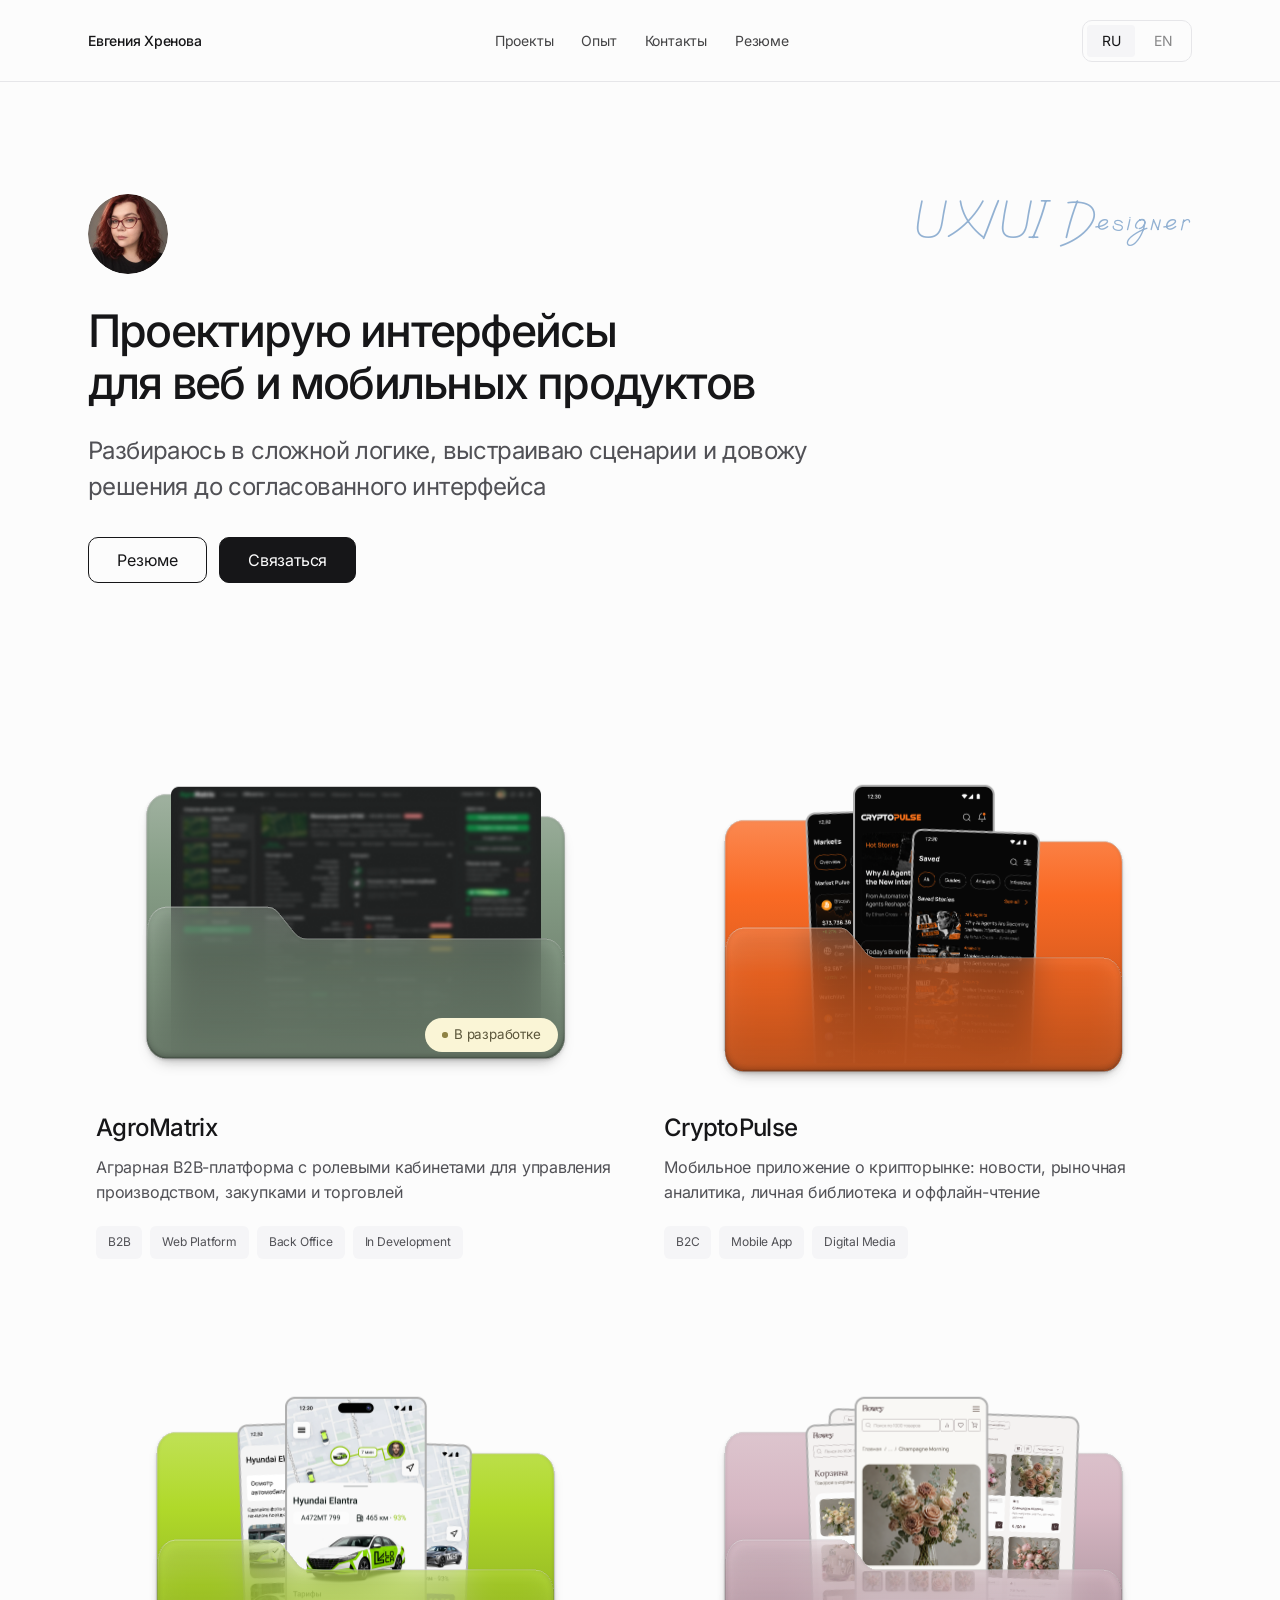
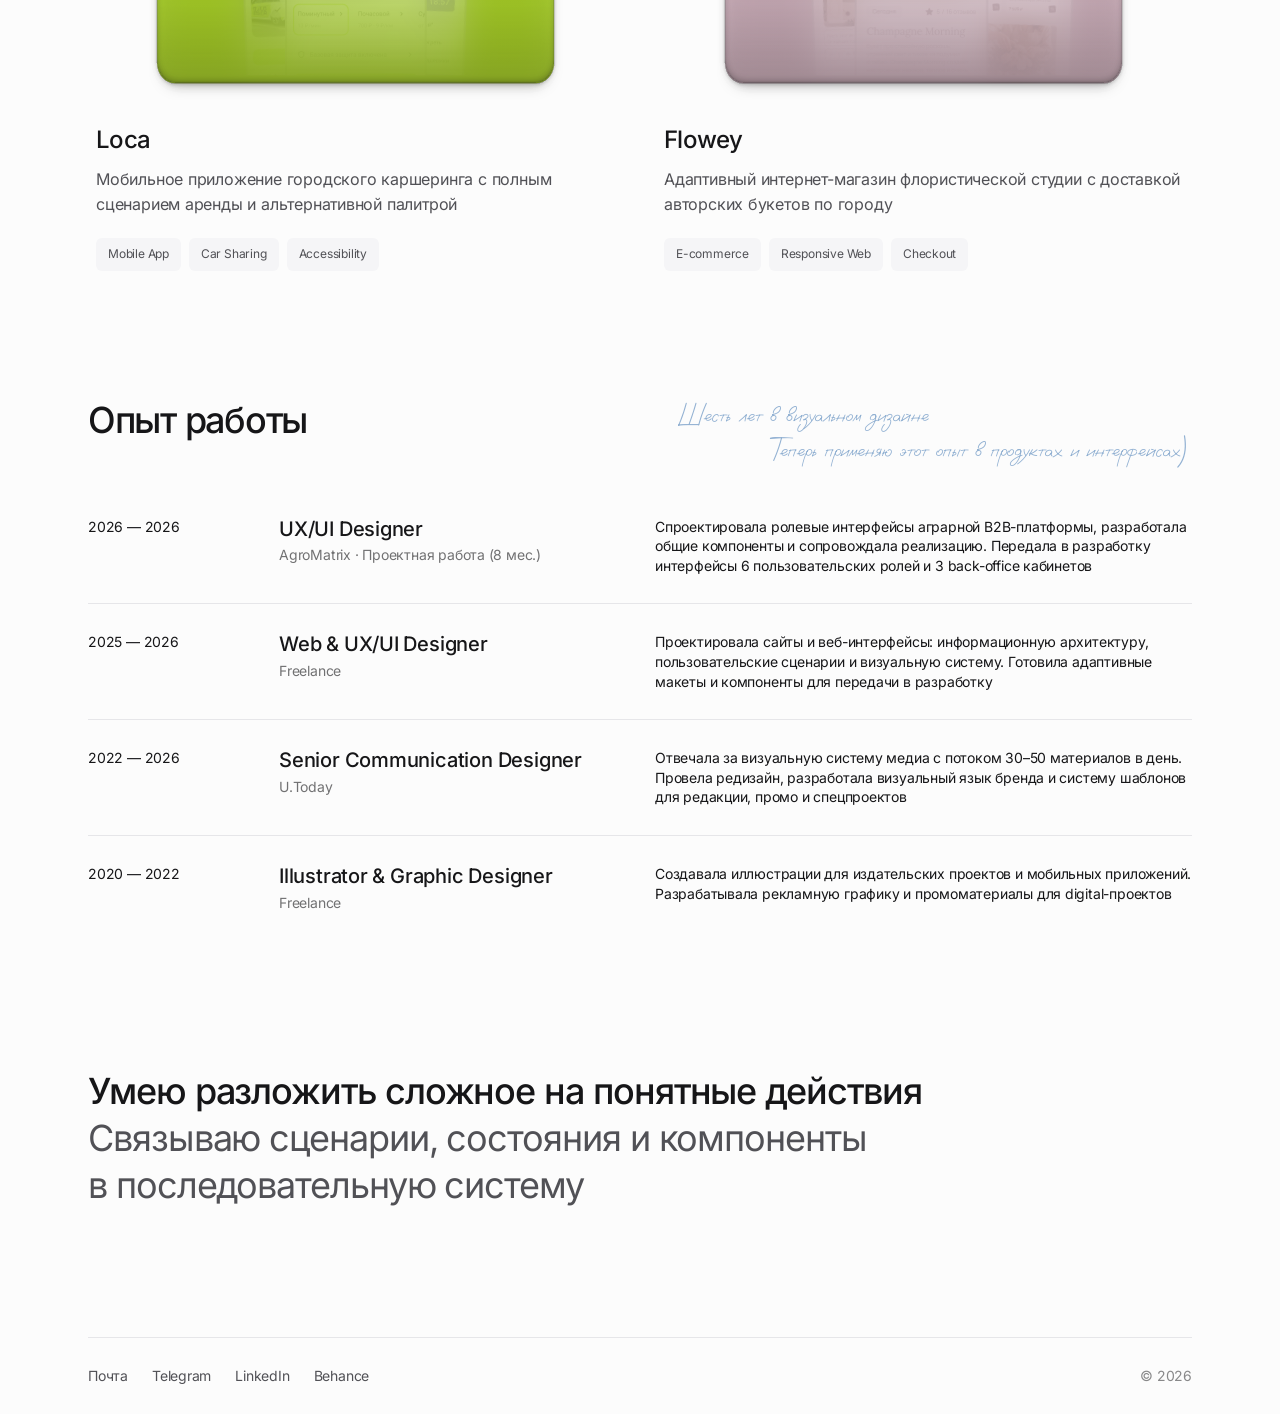
==== commit 2fce4889: "Add shared cursor-inspired favicon and update homepage metadata" ====
--- a/index.html
+++ b/index.html
@@ -1,4 +1,4 @@
-<!doctype html><html lang="ru"><head><meta charset="utf-8"><meta name="viewport" content="width=device-width, initial-scale=1"><meta name="description" content="Евгения Хренова — Product & UX/UI Designer. Веб и мобильные продукты, B2B‑платформы и пользовательские сценарии."><meta name="theme-color" content="#fcfcfc"><title>Евгения Хренова — Product & UX/UI Designer</title><link rel="stylesheet" href="fonts.css"><link rel="stylesheet" href="tokens.css"><link rel="stylesheet" href="home.css?v=4"><link rel="stylesheet" href="folder-covers.css?v=2"><link rel="stylesheet" href="/custom-cursor.css"><link rel="stylesheet" href="/menu-hover.css?v=2"></head><body class="home"><a class="skip" href="#projects"><span data-copy="t25">К проектам</span></a>
+<!doctype html><html lang="ru"><head><meta charset="utf-8"><meta name="viewport" content="width=device-width, initial-scale=1"><meta name="description" content="Веб и мобильные продукты, B2B‑платформы и пользовательские сценарии."><meta name="theme-color" content="#fcfcfc"><title>Евгения Хренова — UX/UI Designer</title><meta property="og:type" content="website"><meta property="og:url" content="https://evgeniyakhrenova.ru/"><meta property="og:title" content="Evgeniya Khrenova — UX/UI Design Portfolio"><link rel="stylesheet" href="fonts.css"><link rel="stylesheet" href="tokens.css"><link rel="stylesheet" href="home.css?v=4"><link rel="stylesheet" href="folder-covers.css?v=2"><link rel="stylesheet" href="/custom-cursor.css"><link rel="stylesheet" href="/menu-hover.css?v=2"><link rel="icon" href="/favicon.ico" sizes="16x16 32x32 48x48"><link rel="icon" type="image/svg+xml" href="/favicon.svg" sizes="any"></head><body class="home"><a class="skip" href="#projects"><span data-copy="t25">К проектам</span></a>
 <header class="site-header"><div class="site-header-inner wrap"><a class="name" href="/"><span data-copy="t26">Евгения Хренова</span></a><nav aria-label="Основная навигация"><a href="#projects"><span class="menu-label" data-copy="t27">Проекты</span></a><a href="#experience"><span class="menu-label" data-copy="t28">Опыт</span></a><a href="#contacts"><span class="menu-label" data-copy="t29">Контакты</span></a></nav><div class="language-switch" role="group" aria-label="Язык / Language"><button type="button" data-lang="ru" aria-pressed="true">RU</button><button type="button" data-lang="en" aria-pressed="false">EN</button></div></div></header>
 <main class="home-main wrap"><section class="intro" aria-label="Обо мне"><div class="intro-top"><img class="intro-avatar" src="assets/portrait.png" width="80" height="80" alt="Евгения Хренова" fetchpriority="high"><p class="hand soft intro-title">UX/UI Designer</p></div><div><h1><strong data-copy="t30">Проектирую интерфейсы для веб и мобильных продуктов</strong> <span data-copy="t31">Разбираюсь в сложной логике, выстраиваю сценарии и довожу решения до согласованного интерфейса</span></h1><div class="intro-links"><a class="action" href="assets/evgeniya-khrenova-cv-ru.pdf?v=afa895e512cb" target="_blank" rel="noopener"><span data-copy="t32">Резюме</span></a><details class="contact-menu"><summary class="action primary"><span data-copy="t33">Связаться</span></summary><div class="contact-options"><a href="https://t.me/jodi_n" target="_blank" rel="noopener noreferrer">Telegram</a><a href="mailto:evgeniya_hrenova@bk.ru"><span data-copy="t34">Почта</span></a><a href="https://www.linkedin.com/in/evgeniya-khrenova-600375227/" target="_blank" rel="noopener noreferrer">LinkedIn</a></div></details></div></div></section>
 <section class="projects" id="projects" aria-label="Проекты"><a class="project project-folder" href="/agromatrix/" aria-labelledby="project-agromatrix-title"><div class="cover folder-cover" aria-hidden="true"><div class="folder-stage" style="left:9.3679208%;top:5.8066916%;width:81.3054195%;height:90.7955413%"><img class="folder-layer folder-back" data-figma-layer="252:12100" src="/assets/folders/agromatrix-back.svg" width="438" height="284" style="left:0.0000000%;top:17.5789412%;width:99.9999721%;height:82.4210588%" alt="" loading="lazy" decoding="async"><span class="folder-screen-clip"><img class="folder-layer folder-screen" data-figma-layer="273:16673" src="/assets/folders/agromatrix-screen-0.webp" width="744" height="550" style="left:7.4528715%;top:0.0000000%;width:85.0435086%;height:79.9418605%;--rest-x:0.0000000%;--rest-y:19.6363636%;--rest-angle:0.00000deg" alt="" loading="lazy" decoding="async"></span><span class="folder-glass" style="left:0.4966518%;top:50.3157860%;width:99.0066196%;height:47.6842126%;--pocket-mask:url('/assets/folders/agromatrix-front.svg')"></span><img class="folder-layer folder-front" data-figma-layer="252:12104" src="/assets/folders/agromatrix-front.svg" width="434" height="165" style="left:0.4966518%;top:50.3157860%;width:99.0066196%;height:47.6842126%" alt="" loading="lazy" decoding="async"><span class="folder-layer folder-badge folder-status" style="left:65.7124905%;top:83.2617826%;width:30.7011095%;height:9.8804208%"><span class="folder-status-group"><span data-copy="t47">В разработке</span></span></span></div></div><div class="project-details"><div class="project-copy"><h2 id="project-agromatrix-title">AgroMatrix</h2><p data-copy="t1">Аграрная B2B-платформа с ролевыми кабинетами для управления производством, закупками и торговлей</p></div><div class="tags"><span data-copy="t2">B2B</span><span data-copy="t3">Web Platform</span><span data-copy="t45">Back Office</span><span data-copy="t4">In Development</span></div></div></a>
@@ -10,4 +10,4 @@
 <section class="approach" aria-label="Мой подход"><p><strong data-copy="t38">Умею разложить сложное на понятные действия</strong> <span data-copy="t39">Связываю сценарии, состояния и компоненты в последовательную систему</span></p></section>
 <section class="personal" id="about" aria-label="Вне макетов" hidden><h2 data-copy="t40" class="personal-label">Вне макетов</h2><div class="personal-journal"><div class="personal-left"><p data-copy="t41" class="hand">Люблю долгие походы и уютные вечера дома, сложные игры и кропотливое рукоделие</p><div class="personal-photos" role="group" aria-label="Места для личных фотографий"><div class="personal-photo" aria-hidden="true"></div><div class="personal-photo" aria-hidden="true"></div></div></div><div class="personal-right"><div class="personal-photos" aria-hidden="true"><div class="personal-photo"></div><div class="personal-photo"></div></div><p data-copy="t42" class="hand soft">А ещё выращиваю домашние джунгли)</p></div></div></section>
 <footer id="contacts" data-site-footer></footer></main>
-<dialog id="viewer" aria-label="Просмотр экрана проекта"><div class="viewer-bar"><p id="viewer-title"></p><button type="button" class="close" aria-label="Закрыть просмотр"><span data-copy="t44">Закрыть</span></button></div><div class="viewer-content"><img id="viewer-image" alt=""></div></dialog><script src="translations.js"></script><script src="app.js"></script><script src="/folder-covers.js"></script><script src="/scroll-reveal.js"></script><script src="/custom-cursor.js"></script><script src="/site-footer.js?v=1"></script><script src="/menu-hover.js?v=3"></script><script src="/quick-contacts.js?v=18" defer></script></body></html>
+<dialog id="viewer" aria-label="Просмотр экрана проекта"><div class="viewer-bar"><p id="viewer-title"></p><button type="button" class="close" aria-label="Закрыть просмотр"><span data-copy="t44">Закрыть</span></button></div><div class="viewer-content"><img id="viewer-image" alt=""></div></dialog><script src="translations.js?v=2"></script><script src="app.js"></script><script src="/folder-covers.js"></script><script src="/scroll-reveal.js"></script><script src="/custom-cursor.js"></script><script src="/site-footer.js?v=1"></script><script src="/menu-hover.js?v=3"></script><script src="/quick-contacts.js?v=18" defer></script></body></html>
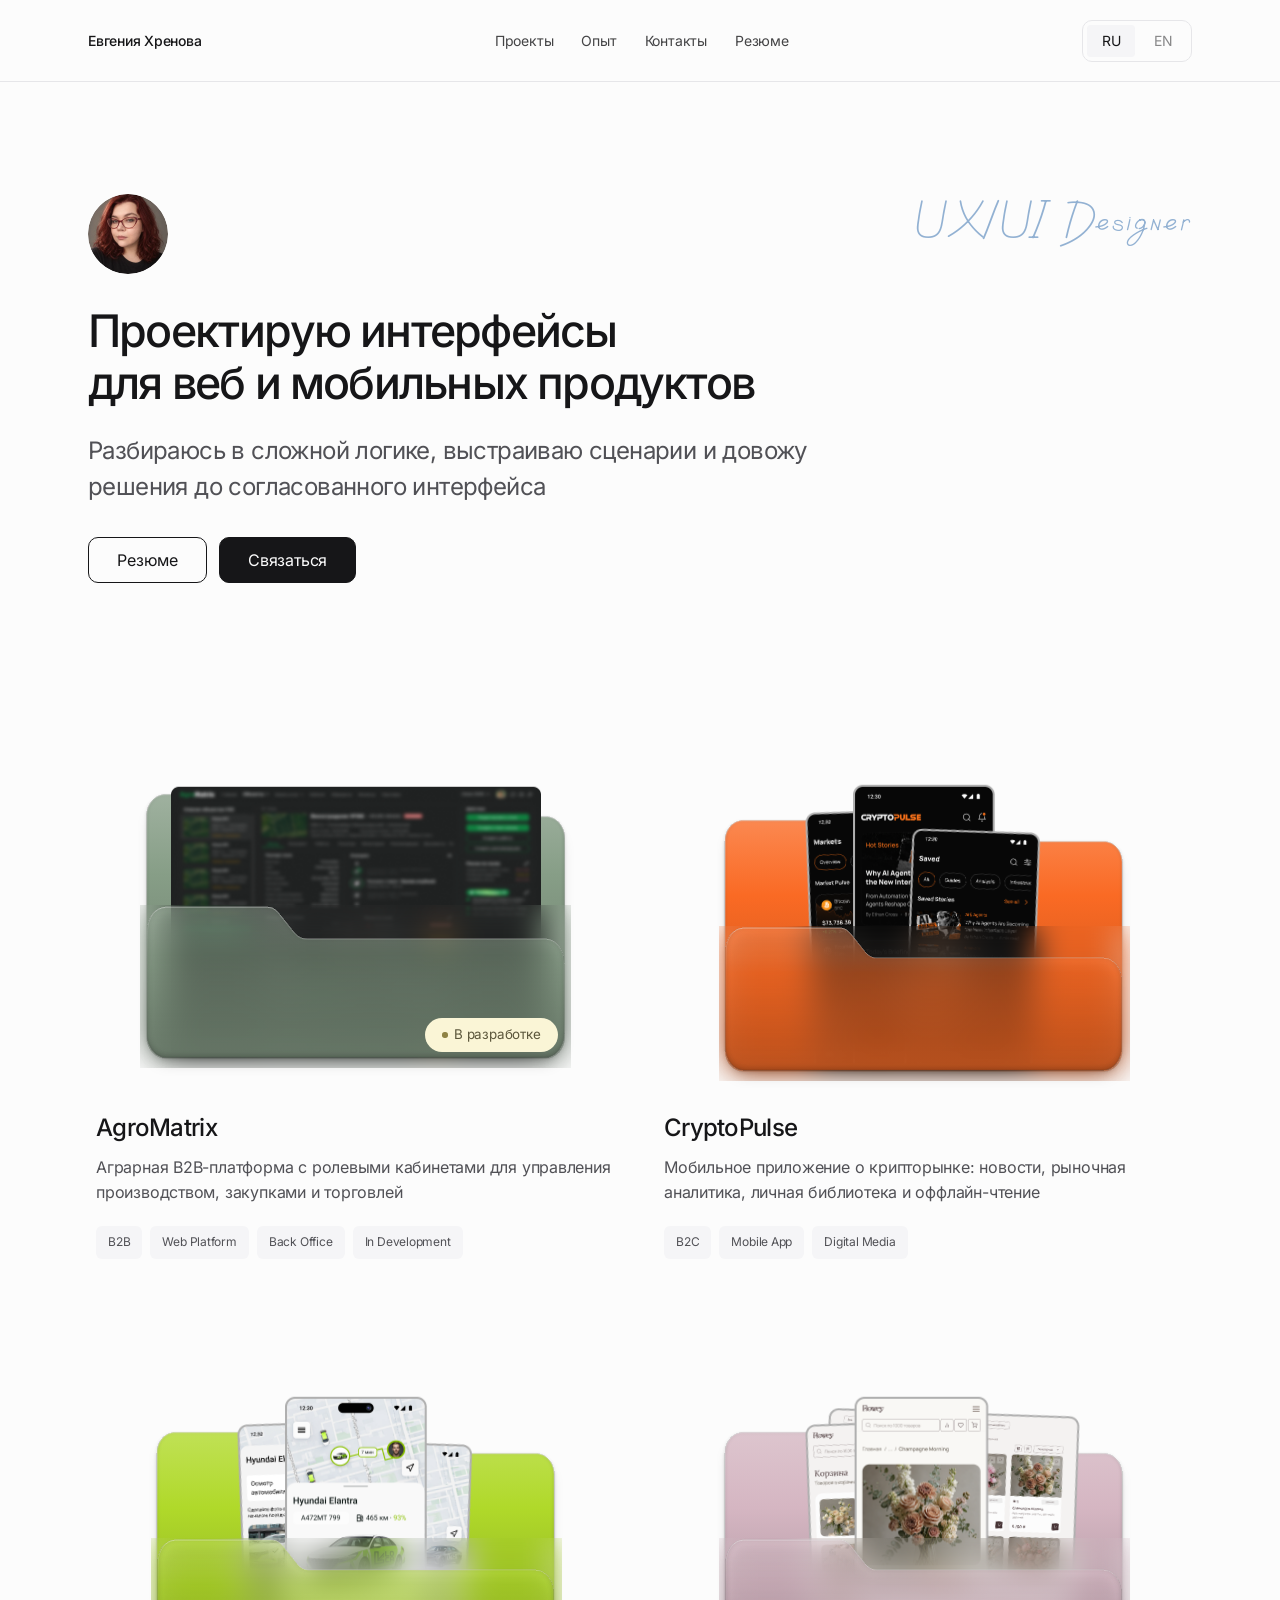
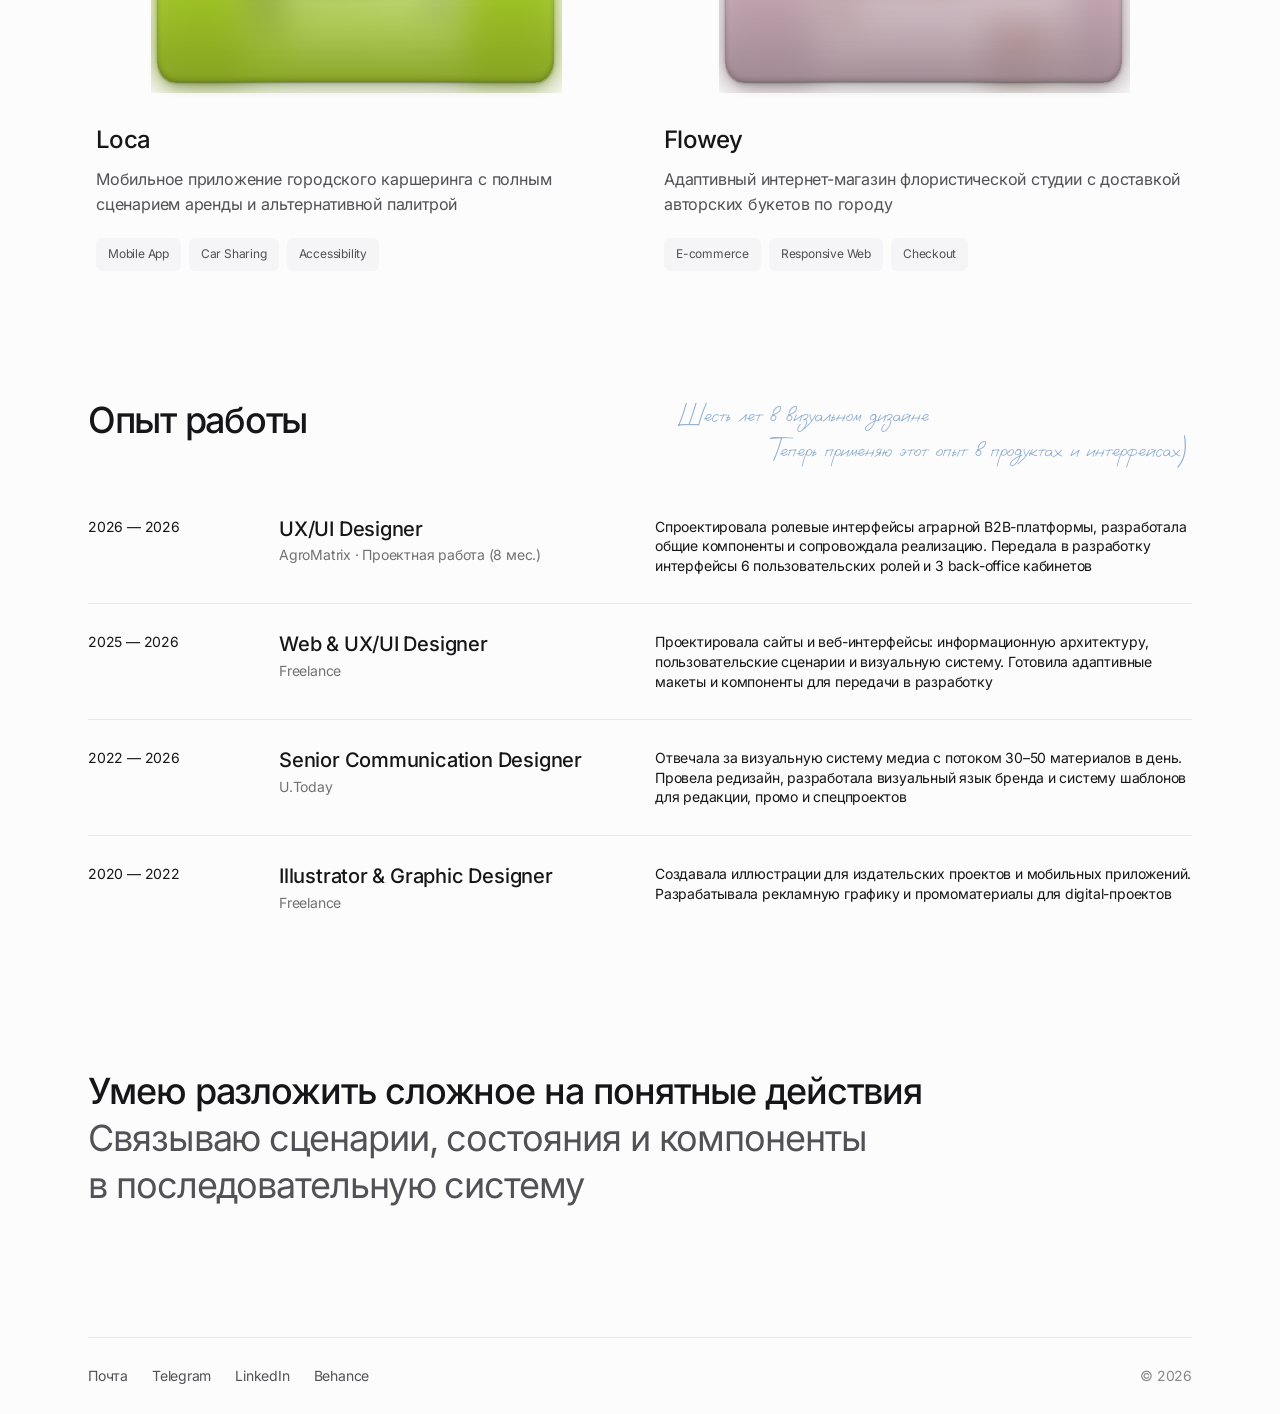
==== commit 040203a4: "Set concise homepage Open Graph title and description" ====
--- a/index.html
+++ b/index.html
@@ -1,4 +1,4 @@
-<!doctype html><html lang="ru"><head><meta charset="utf-8"><meta name="viewport" content="width=device-width, initial-scale=1"><meta name="description" content="Веб и мобильные продукты, B2B‑платформы и пользовательские сценарии."><meta name="theme-color" content="#fcfcfc"><title>Евгения Хренова — UX/UI Designer</title><meta property="og:type" content="website"><meta property="og:url" content="https://evgeniyakhrenova.ru/"><meta property="og:title" content="Evgeniya Khrenova — UX/UI Design Portfolio"><link rel="stylesheet" href="fonts.css"><link rel="stylesheet" href="tokens.css"><link rel="stylesheet" href="home.css?v=4"><link rel="stylesheet" href="folder-covers.css?v=2"><link rel="stylesheet" href="/custom-cursor.css"><link rel="stylesheet" href="/menu-hover.css?v=2"><link rel="icon" href="/favicon.ico" sizes="16x16 32x32 48x48"><link rel="icon" type="image/svg+xml" href="/favicon.svg" sizes="any"></head><body class="home"><a class="skip" href="#projects"><span data-copy="t25">К проектам</span></a>
+<!doctype html><html lang="ru"><head><meta charset="utf-8"><meta name="viewport" content="width=device-width, initial-scale=1"><meta name="description" content="Веб и мобильные продукты, B2B‑платформы и пользовательские сценарии."><meta name="theme-color" content="#fcfcfc"><title>Евгения Хренова — UX/UI Designer</title><meta property="og:type" content="website"><meta property="og:url" content="https://evgeniyakhrenova.ru/"><meta property="og:title" content="Evgeniya Khrenova"><meta property="og:description" content="UX/UI Design Portfolio"><link rel="stylesheet" href="fonts.css"><link rel="stylesheet" href="tokens.css"><link rel="stylesheet" href="home.css?v=4"><link rel="stylesheet" href="folder-covers.css?v=2"><link rel="stylesheet" href="/custom-cursor.css"><link rel="stylesheet" href="/menu-hover.css?v=2"><link rel="icon" href="/favicon.ico" sizes="16x16 32x32 48x48"><link rel="icon" type="image/svg+xml" href="/favicon.svg" sizes="any"></head><body class="home"><a class="skip" href="#projects"><span data-copy="t25">К проектам</span></a>
 <header class="site-header"><div class="site-header-inner wrap"><a class="name" href="/"><span data-copy="t26">Евгения Хренова</span></a><nav aria-label="Основная навигация"><a href="#projects"><span class="menu-label" data-copy="t27">Проекты</span></a><a href="#experience"><span class="menu-label" data-copy="t28">Опыт</span></a><a href="#contacts"><span class="menu-label" data-copy="t29">Контакты</span></a></nav><div class="language-switch" role="group" aria-label="Язык / Language"><button type="button" data-lang="ru" aria-pressed="true">RU</button><button type="button" data-lang="en" aria-pressed="false">EN</button></div></div></header>
 <main class="home-main wrap"><section class="intro" aria-label="Обо мне"><div class="intro-top"><img class="intro-avatar" src="assets/portrait.png" width="80" height="80" alt="Евгения Хренова" fetchpriority="high"><p class="hand soft intro-title">UX/UI Designer</p></div><div><h1><strong data-copy="t30">Проектирую интерфейсы для веб и мобильных продуктов</strong> <span data-copy="t31">Разбираюсь в сложной логике, выстраиваю сценарии и довожу решения до согласованного интерфейса</span></h1><div class="intro-links"><a class="action" href="assets/evgeniya-khrenova-cv-ru.pdf?v=afa895e512cb" target="_blank" rel="noopener"><span data-copy="t32">Резюме</span></a><details class="contact-menu"><summary class="action primary"><span data-copy="t33">Связаться</span></summary><div class="contact-options"><a href="https://t.me/jodi_n" target="_blank" rel="noopener noreferrer">Telegram</a><a href="mailto:evgeniya_hrenova@bk.ru"><span data-copy="t34">Почта</span></a><a href="https://www.linkedin.com/in/evgeniya-khrenova-600375227/" target="_blank" rel="noopener noreferrer">LinkedIn</a></div></details></div></div></section>
 <section class="projects" id="projects" aria-label="Проекты"><a class="project project-folder" href="/agromatrix/" aria-labelledby="project-agromatrix-title"><div class="cover folder-cover" aria-hidden="true"><div class="folder-stage" style="left:9.3679208%;top:5.8066916%;width:81.3054195%;height:90.7955413%"><img class="folder-layer folder-back" data-figma-layer="252:12100" src="/assets/folders/agromatrix-back.svg" width="438" height="284" style="left:0.0000000%;top:17.5789412%;width:99.9999721%;height:82.4210588%" alt="" loading="lazy" decoding="async"><span class="folder-screen-clip"><img class="folder-layer folder-screen" data-figma-layer="273:16673" src="/assets/folders/agromatrix-screen-0.webp" width="744" height="550" style="left:7.4528715%;top:0.0000000%;width:85.0435086%;height:79.9418605%;--rest-x:0.0000000%;--rest-y:19.6363636%;--rest-angle:0.00000deg" alt="" loading="lazy" decoding="async"></span><span class="folder-glass" style="left:0.4966518%;top:50.3157860%;width:99.0066196%;height:47.6842126%;--pocket-mask:url('/assets/folders/agromatrix-front.svg')"></span><img class="folder-layer folder-front" data-figma-layer="252:12104" src="/assets/folders/agromatrix-front.svg" width="434" height="165" style="left:0.4966518%;top:50.3157860%;width:99.0066196%;height:47.6842126%" alt="" loading="lazy" decoding="async"><span class="folder-layer folder-badge folder-status" style="left:65.7124905%;top:83.2617826%;width:30.7011095%;height:9.8804208%"><span class="folder-status-group"><span data-copy="t47">В разработке</span></span></span></div></div><div class="project-details"><div class="project-copy"><h2 id="project-agromatrix-title">AgroMatrix</h2><p data-copy="t1">Аграрная B2B-платформа с ролевыми кабинетами для управления производством, закупками и торговлей</p></div><div class="tags"><span data-copy="t2">B2B</span><span data-copy="t3">Web Platform</span><span data-copy="t45">Back Office</span><span data-copy="t4">In Development</span></div></div></a>
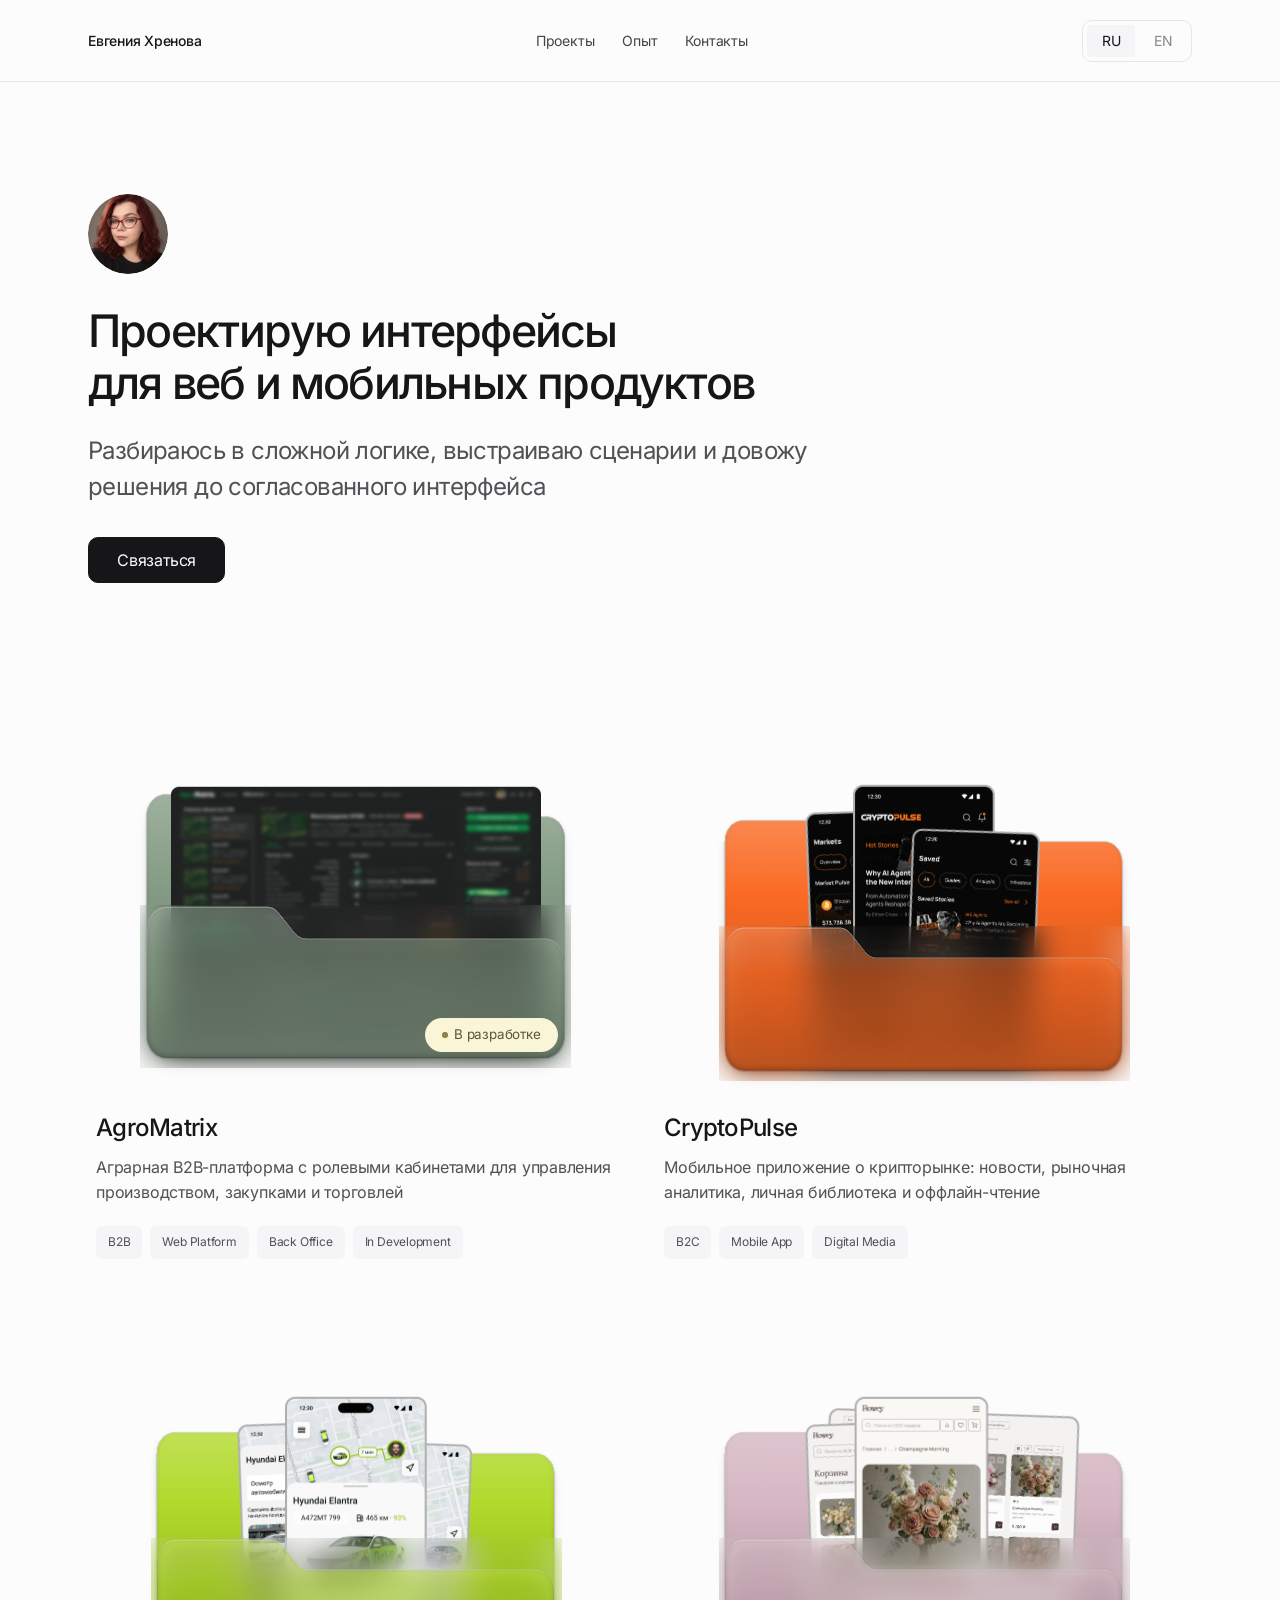
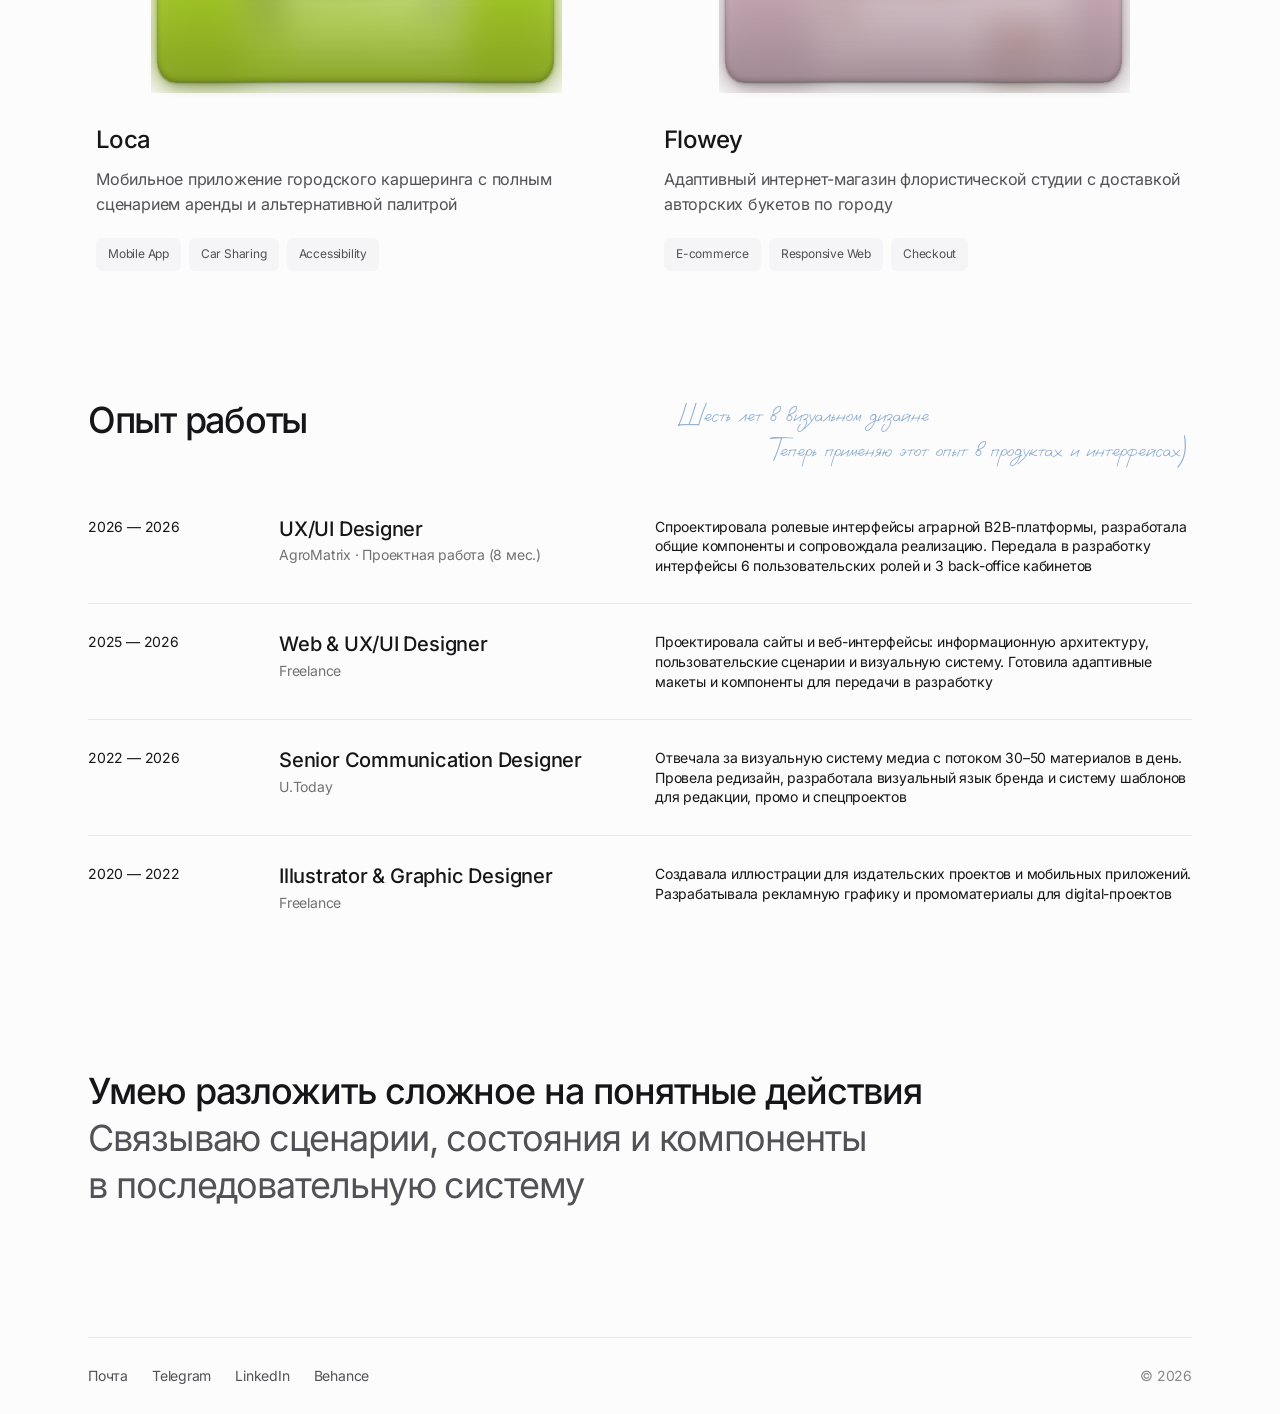
==== commit 3b829300: "Remove public resume downloads and hide hero signature" ====
--- a/index.html
+++ b/index.html
@@ -1,6 +1,6 @@
 <!doctype html><html lang="ru"><head><meta charset="utf-8"><meta name="viewport" content="width=device-width, initial-scale=1"><meta name="description" content="Веб и мобильные продукты, B2B‑платформы и пользовательские сценарии."><meta name="theme-color" content="#fcfcfc"><title>Евгения Хренова — UX/UI Designer</title><meta property="og:type" content="website"><meta property="og:url" content="https://evgeniyakhrenova.ru/"><meta property="og:title" content="Evgeniya Khrenova"><meta property="og:description" content="UX/UI Design Portfolio"><link rel="stylesheet" href="fonts.css"><link rel="stylesheet" href="tokens.css"><link rel="stylesheet" href="home.css?v=4"><link rel="stylesheet" href="folder-covers.css?v=2"><link rel="stylesheet" href="/custom-cursor.css"><link rel="stylesheet" href="/menu-hover.css?v=2"><link rel="icon" href="/favicon.ico" sizes="16x16 32x32 48x48"><link rel="icon" type="image/svg+xml" href="/favicon.svg" sizes="any"></head><body class="home"><a class="skip" href="#projects"><span data-copy="t25">К проектам</span></a>
 <header class="site-header"><div class="site-header-inner wrap"><a class="name" href="/"><span data-copy="t26">Евгения Хренова</span></a><nav aria-label="Основная навигация"><a href="#projects"><span class="menu-label" data-copy="t27">Проекты</span></a><a href="#experience"><span class="menu-label" data-copy="t28">Опыт</span></a><a href="#contacts"><span class="menu-label" data-copy="t29">Контакты</span></a></nav><div class="language-switch" role="group" aria-label="Язык / Language"><button type="button" data-lang="ru" aria-pressed="true">RU</button><button type="button" data-lang="en" aria-pressed="false">EN</button></div></div></header>
-<main class="home-main wrap"><section class="intro" aria-label="Обо мне"><div class="intro-top"><img class="intro-avatar" src="assets/portrait.png" width="80" height="80" alt="Евгения Хренова" fetchpriority="high"><p class="hand soft intro-title">UX/UI Designer</p></div><div><h1><strong data-copy="t30">Проектирую интерфейсы для веб и мобильных продуктов</strong> <span data-copy="t31">Разбираюсь в сложной логике, выстраиваю сценарии и довожу решения до согласованного интерфейса</span></h1><div class="intro-links"><a class="action" href="assets/evgeniya-khrenova-cv-ru.pdf?v=afa895e512cb" target="_blank" rel="noopener"><span data-copy="t32">Резюме</span></a><details class="contact-menu"><summary class="action primary"><span data-copy="t33">Связаться</span></summary><div class="contact-options"><a href="https://t.me/jodi_n" target="_blank" rel="noopener noreferrer">Telegram</a><a href="mailto:evgeniya_hrenova@bk.ru"><span data-copy="t34">Почта</span></a><a href="https://www.linkedin.com/in/evgeniya-khrenova-600375227/" target="_blank" rel="noopener noreferrer">LinkedIn</a></div></details></div></div></section>
+<main class="home-main wrap"><section class="intro" aria-label="Обо мне"><div class="intro-top"><img class="intro-avatar" src="assets/portrait.png" width="80" height="80" alt="Евгения Хренова" fetchpriority="high"><p class="hand soft intro-title" hidden>UX/UI Designer</p></div><div><h1><strong data-copy="t30">Проектирую интерфейсы для веб и мобильных продуктов</strong> <span data-copy="t31">Разбираюсь в сложной логике, выстраиваю сценарии и довожу решения до согласованного интерфейса</span></h1><div class="intro-links"><details class="contact-menu"><summary class="action primary"><span data-copy="t33">Связаться</span></summary><div class="contact-options"><a href="https://t.me/jodi_n" target="_blank" rel="noopener noreferrer">Telegram</a><a href="mailto:evgeniya_hrenova@bk.ru"><span data-copy="t34">Почта</span></a><a href="https://www.linkedin.com/in/evgeniya-khrenova-600375227/" target="_blank" rel="noopener noreferrer">LinkedIn</a></div></details></div></div></section>
 <section class="projects" id="projects" aria-label="Проекты"><a class="project project-folder" href="/agromatrix/" aria-labelledby="project-agromatrix-title"><div class="cover folder-cover" aria-hidden="true"><div class="folder-stage" style="left:9.3679208%;top:5.8066916%;width:81.3054195%;height:90.7955413%"><img class="folder-layer folder-back" data-figma-layer="252:12100" src="/assets/folders/agromatrix-back.svg" width="438" height="284" style="left:0.0000000%;top:17.5789412%;width:99.9999721%;height:82.4210588%" alt="" loading="lazy" decoding="async"><span class="folder-screen-clip"><img class="folder-layer folder-screen" data-figma-layer="273:16673" src="/assets/folders/agromatrix-screen-0.webp" width="744" height="550" style="left:7.4528715%;top:0.0000000%;width:85.0435086%;height:79.9418605%;--rest-x:0.0000000%;--rest-y:19.6363636%;--rest-angle:0.00000deg" alt="" loading="lazy" decoding="async"></span><span class="folder-glass" style="left:0.4966518%;top:50.3157860%;width:99.0066196%;height:47.6842126%;--pocket-mask:url('/assets/folders/agromatrix-front.svg')"></span><img class="folder-layer folder-front" data-figma-layer="252:12104" src="/assets/folders/agromatrix-front.svg" width="434" height="165" style="left:0.4966518%;top:50.3157860%;width:99.0066196%;height:47.6842126%" alt="" loading="lazy" decoding="async"><span class="folder-layer folder-badge folder-status" style="left:65.7124905%;top:83.2617826%;width:30.7011095%;height:9.8804208%"><span class="folder-status-group"><span data-copy="t47">В разработке</span></span></span></div></div><div class="project-details"><div class="project-copy"><h2 id="project-agromatrix-title">AgroMatrix</h2><p data-copy="t1">Аграрная B2B-платформа с ролевыми кабинетами для управления производством, закупками и торговлей</p></div><div class="tags"><span data-copy="t2">B2B</span><span data-copy="t3">Web Platform</span><span data-copy="t45">Back Office</span><span data-copy="t4">In Development</span></div></div></a>
 <a class="project project-folder" href="/cryptopulse/" aria-labelledby="project-cryptopulse-title"><div class="cover folder-cover" aria-hidden="true"><div class="folder-stage" style="left:11.3382900%;top:7.9182158%;width:77.3646415%;height:91.8513034%"><img class="folder-layer folder-back" data-figma-layer="271:11574" src="/assets/folders/cryptopulse-back.svg" width="417" height="270" style="left:-0.0000147%;top:22.4752492%;width:99.9999927%;height:77.5247508%" alt="" loading="lazy" decoding="async"><span class="folder-screen-clip"><img class="folder-layer folder-screen" data-figma-layer="271:11575" src="/assets/folders/cryptopulse-screen-0.webp" width="327" height="586" style="left:3.6529727%;top:4.3635226%;width:39.2421742%;height:84.0605637%;--rest-x:30.6473158%;--rest-y:16.4085308%;--rest-angle:6.00000deg" alt="" loading="lazy" decoding="async"><img class="folder-layer folder-screen" data-figma-layer="271:11740" src="/assets/folders/cryptopulse-screen-1.webp" width="284" height="620" style="left:32.9631847%;top:-2.8542003%;width:34.0443391%;height:89.0804598%;--rest-x:0.0193589%;--rest-y:17.4193548%;--rest-angle:0.00000deg" alt="" loading="lazy" decoding="async"><img class="folder-layer folder-screen" data-figma-layer="271:11906" src="/assets/folders/cryptopulse-screen-2.webp" width="327" height="586" style="left:55.6636145%;top:10.1208391%;width:39.2421742%;height:84.0605462%;--rest-x:-28.9946109%;--rest-y:16.4085342%;--rest-angle:-6.00000deg" alt="" loading="lazy" decoding="async"></span><span class="folder-glass" style="left:0.4966729%;top:53.2673277%;width:99.0066322%;height:44.8514916%;--pocket-mask:url('/assets/folders/cryptopulse-front.svg')"></span><img class="folder-layer folder-front" data-figma-layer="271:11988" src="/assets/folders/cryptopulse-front.svg" width="413" height="157" style="left:0.4966729%;top:53.2673277%;width:99.0066322%;height:44.8514916%" alt="" loading="lazy" decoding="async"></div></div><div class="project-details"><div class="project-copy"><h2 id="project-cryptopulse-title">CryptoPulse</h2><p data-copy="t5">Мобильное приложение о крипторынке: новости, рыночная аналитика, личная библиотека и оффлайн-чтение</p></div><div class="tags"><span data-copy="t6">B2C</span><span data-copy="t7">Mobile App</span><span data-copy="t8">Digital Media</span></div></div></a>
 <a class="project project-folder" href="/loca/" aria-labelledby="project-loca-title"><div class="cover folder-cover" aria-hidden="true"><div class="folder-stage" style="left:11.3382900%;top:7.9182158%;width:77.3646415%;height:91.8513034%"><img class="folder-layer folder-back" data-figma-layer="252:12246" src="/assets/folders/loca-back.svg" width="417" height="270" style="left:-0.0000110%;top:22.4752492%;width:99.9999927%;height:77.5247508%" alt="" loading="lazy" decoding="async"><span class="folder-screen-clip"><img class="folder-layer folder-screen" data-figma-layer="271:7408" src="/assets/folders/loca-screen-0.webp" width="327" height="586" style="left:3.6529911%;top:4.3635577%;width:39.2421779%;height:84.0605286%;--rest-x:30.6472898%;--rest-y:16.4085376%;--rest-angle:6.00000deg" alt="" loading="lazy" decoding="async"><img class="folder-layer folder-screen" data-figma-layer="271:6844" src="/assets/folders/loca-screen-1.webp" width="327" height="586" style="left:55.6635851%;top:10.1208215%;width:39.2421889%;height:84.0605286%;--rest-x:-28.9945748%;--rest-y:16.4085376%;--rest-angle:-6.00000deg" alt="" loading="lazy" decoding="async"><img class="folder-layer folder-screen" data-figma-layer="271:7190" src="/assets/folders/loca-screen-2.webp" width="284" height="620" style="left:32.9631847%;top:-2.8542003%;width:34.0443538%;height:89.0804598%;--rest-x:0.0193492%;--rest-y:17.4193548%;--rest-angle:0.00000deg" alt="" loading="lazy" decoding="async"></span><span class="folder-glass" style="left:0.4966766%;top:53.2673101%;width:99.0066175%;height:44.8515092%;--pocket-mask:url('/assets/folders/loca-front.svg')"></span><img class="folder-layer folder-front" data-figma-layer="252:12254" src="/assets/folders/loca-front.svg" width="413" height="157" style="left:0.4966766%;top:53.2673101%;width:99.0066175%;height:44.8515092%" alt="" loading="lazy" decoding="async"></div></div><div class="project-details"><div class="project-copy"><h2 id="project-loca-title">Loca</h2><p data-copy="t9">Мобильное приложение городского каршеринга с полным сценарием аренды и альтернативной палитрой</p></div><div class="tags"><span data-copy="t10">Mobile App</span><span data-copy="t11">Car Sharing</span><span data-copy="t12">Accessibility</span></div></div></a>
@@ -10,4 +10,4 @@
 <section class="approach" aria-label="Мой подход"><p><strong data-copy="t38">Умею разложить сложное на понятные действия</strong> <span data-copy="t39">Связываю сценарии, состояния и компоненты в последовательную систему</span></p></section>
 <section class="personal" id="about" aria-label="Вне макетов" hidden><h2 data-copy="t40" class="personal-label">Вне макетов</h2><div class="personal-journal"><div class="personal-left"><p data-copy="t41" class="hand">Люблю долгие походы и уютные вечера дома, сложные игры и кропотливое рукоделие</p><div class="personal-photos" role="group" aria-label="Места для личных фотографий"><div class="personal-photo" aria-hidden="true"></div><div class="personal-photo" aria-hidden="true"></div></div></div><div class="personal-right"><div class="personal-photos" aria-hidden="true"><div class="personal-photo"></div><div class="personal-photo"></div></div><p data-copy="t42" class="hand soft">А ещё выращиваю домашние джунгли)</p></div></div></section>
 <footer id="contacts" data-site-footer></footer></main>
-<dialog id="viewer" aria-label="Просмотр экрана проекта"><div class="viewer-bar"><p id="viewer-title"></p><button type="button" class="close" aria-label="Закрыть просмотр"><span data-copy="t44">Закрыть</span></button></div><div class="viewer-content"><img id="viewer-image" alt=""></div></dialog><script src="translations.js?v=2"></script><script src="app.js"></script><script src="/folder-covers.js"></script><script src="/scroll-reveal.js"></script><script src="/custom-cursor.js"></script><script src="/site-footer.js?v=1"></script><script src="/menu-hover.js?v=3"></script><script src="/quick-contacts.js?v=18" defer></script></body></html>
+<dialog id="viewer" aria-label="Просмотр экрана проекта"><div class="viewer-bar"><p id="viewer-title"></p><button type="button" class="close" aria-label="Закрыть просмотр"><span data-copy="t44">Закрыть</span></button></div><div class="viewer-content"><img id="viewer-image" alt=""></div></dialog><script src="translations.js?v=3"></script><script src="app.js"></script><script src="/folder-covers.js"></script><script src="/scroll-reveal.js"></script><script src="/custom-cursor.js"></script><script src="/site-footer.js?v=1"></script><script src="/menu-hover.js?v=3"></script><script src="/quick-contacts.js?v=20" defer></script></body></html>
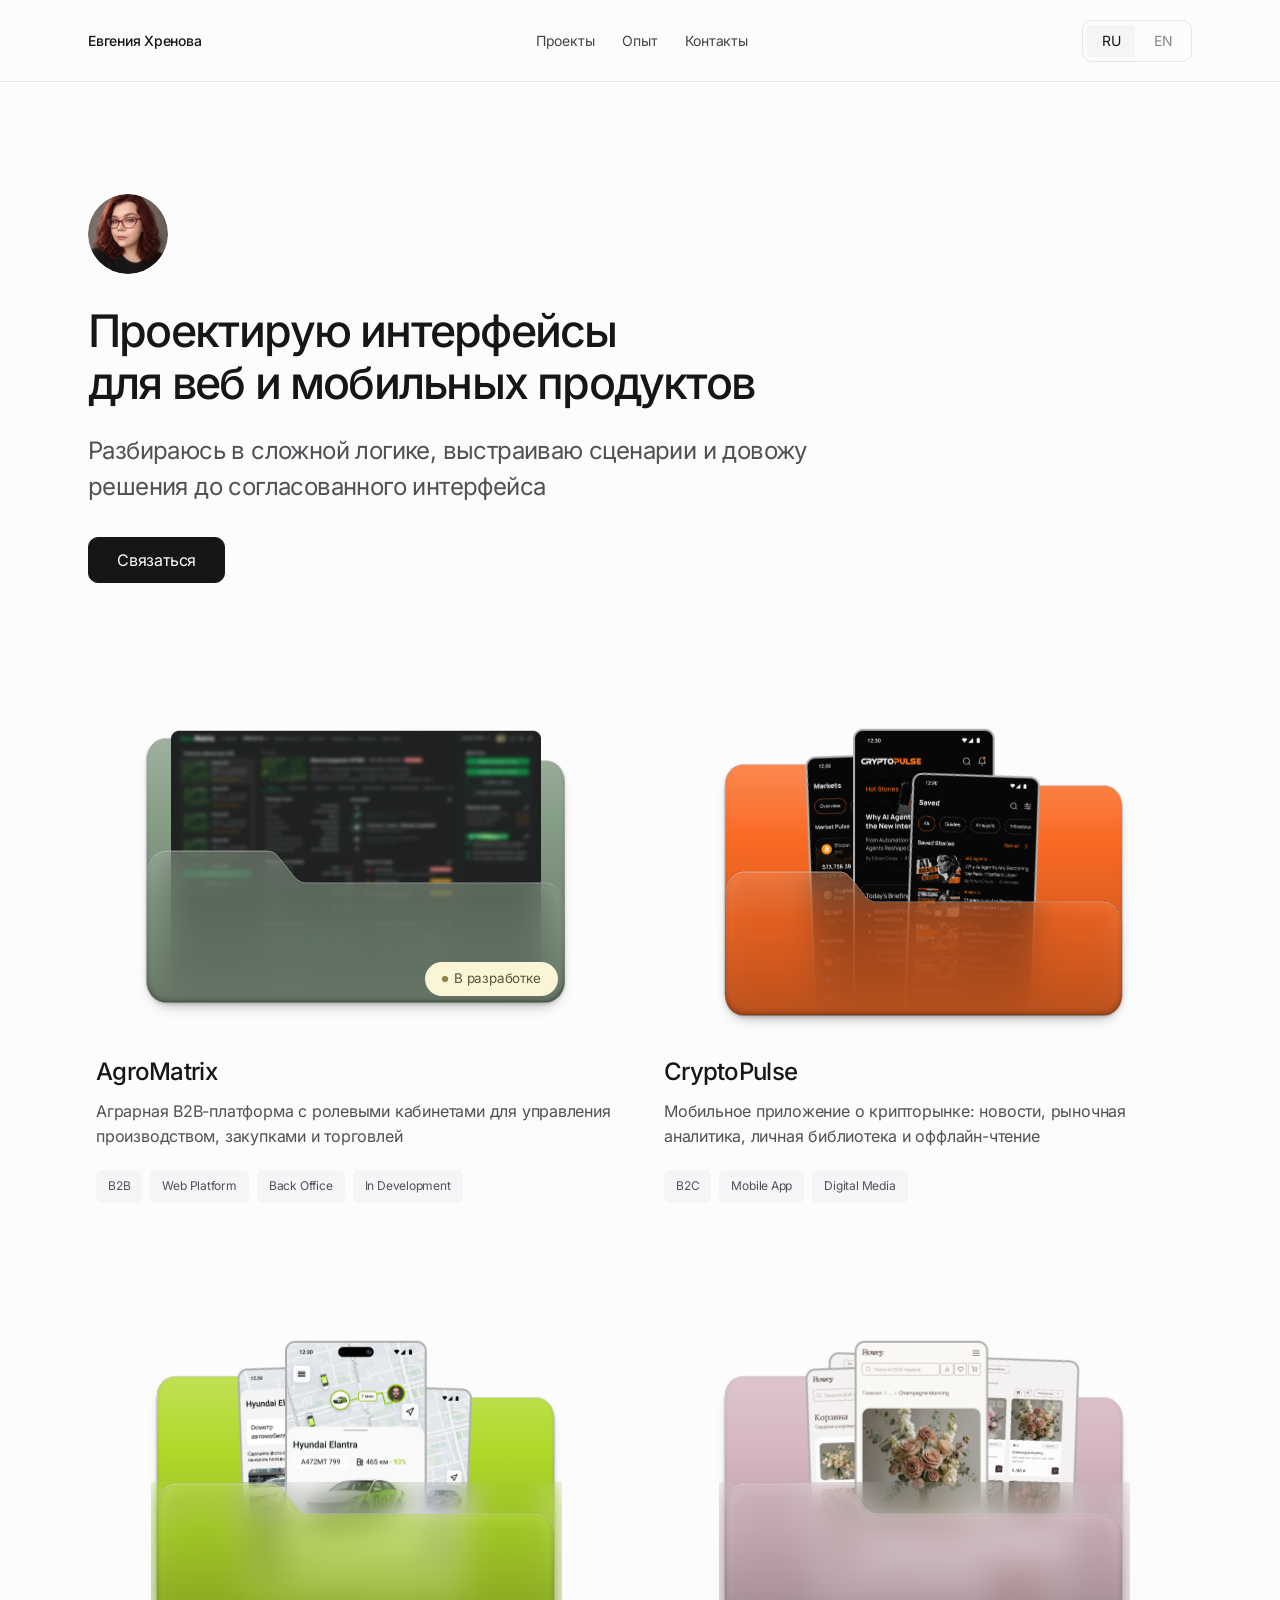
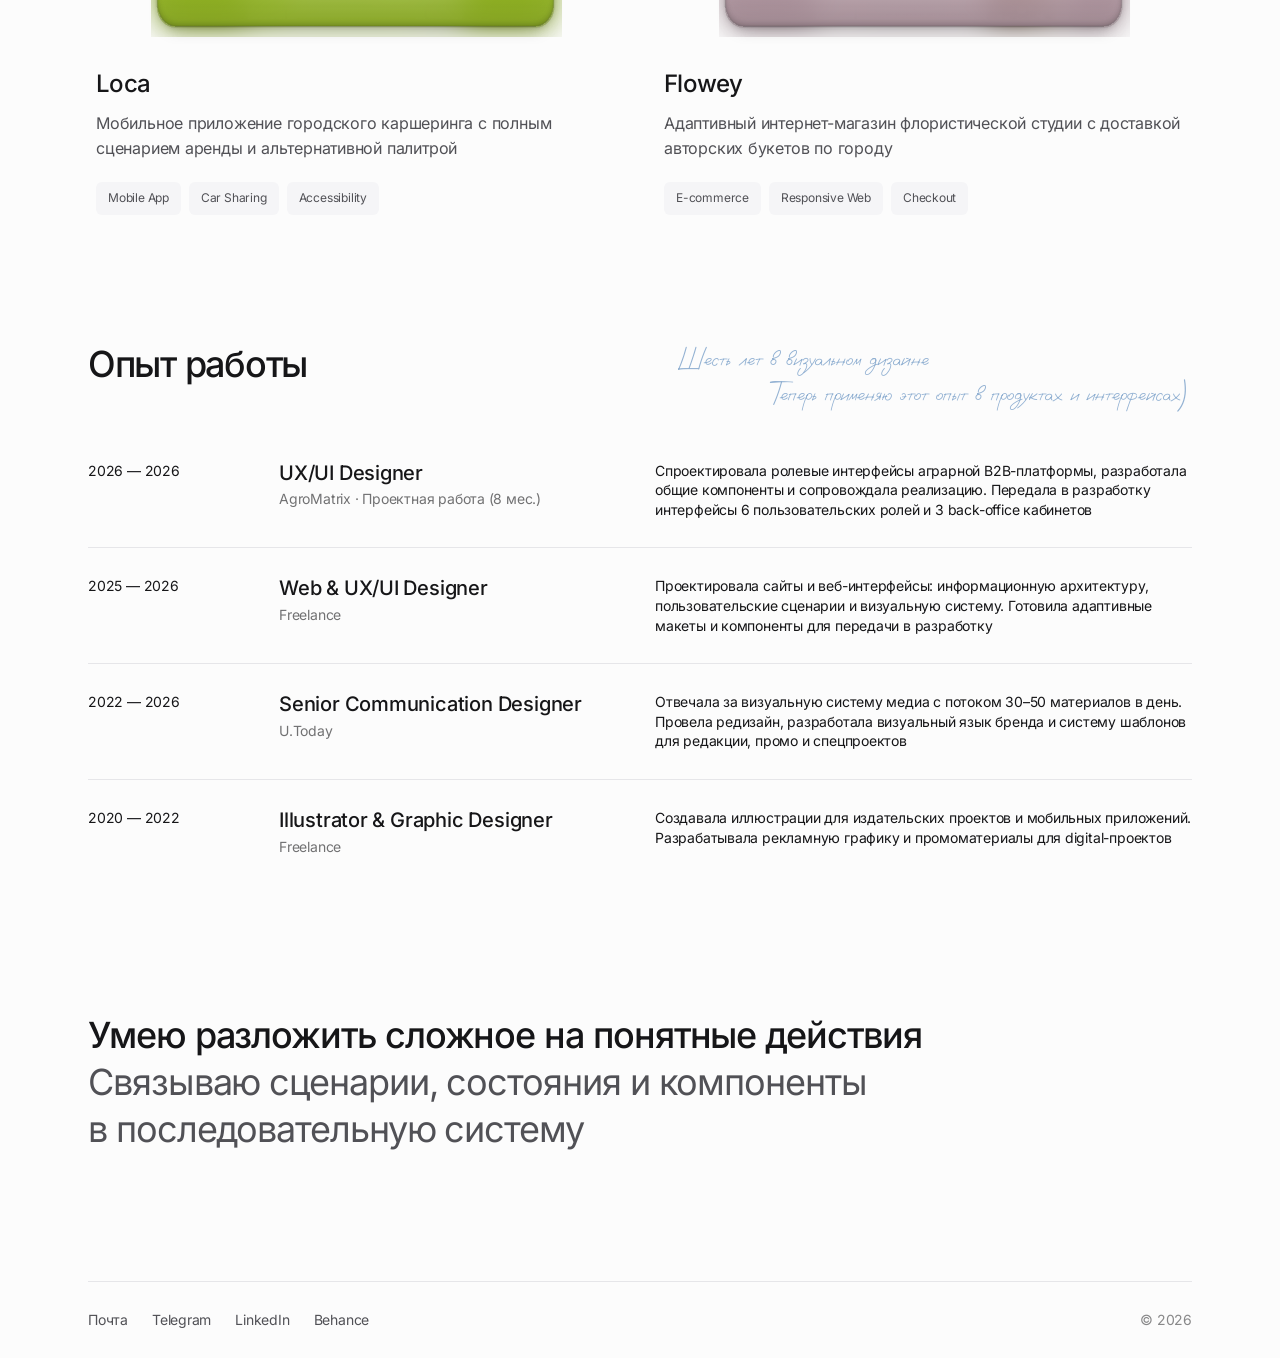
==== commit 0f741fa0: "Reduce desktop gap before homepage projects by 56px" ====
--- a/index.html
+++ b/index.html
@@ -1,4 +1,4 @@
-<!doctype html><html lang="ru"><head><meta charset="utf-8"><meta name="viewport" content="width=device-width, initial-scale=1"><meta name="description" content="Веб и мобильные продукты, B2B‑платформы и пользовательские сценарии."><meta name="theme-color" content="#fcfcfc"><title>Евгения Хренова — UX/UI Designer</title><meta property="og:type" content="website"><meta property="og:url" content="https://evgeniyakhrenova.ru/"><meta property="og:title" content="Evgeniya Khrenova"><meta property="og:description" content="UX/UI Design Portfolio"><link rel="stylesheet" href="fonts.css"><link rel="stylesheet" href="tokens.css"><link rel="stylesheet" href="home.css?v=4"><link rel="stylesheet" href="folder-covers.css?v=2"><link rel="stylesheet" href="/custom-cursor.css"><link rel="stylesheet" href="/menu-hover.css?v=2"><link rel="icon" href="/favicon.ico" sizes="16x16 32x32 48x48"><link rel="icon" type="image/svg+xml" href="/favicon.svg" sizes="any"></head><body class="home"><a class="skip" href="#projects"><span data-copy="t25">К проектам</span></a>
+<!doctype html><html lang="ru"><head><meta charset="utf-8"><meta name="viewport" content="width=device-width, initial-scale=1"><meta name="description" content="Веб и мобильные продукты, B2B‑платформы и пользовательские сценарии."><meta name="theme-color" content="#fcfcfc"><title>Евгения Хренова — UX/UI Designer</title><meta property="og:type" content="website"><meta property="og:url" content="https://evgeniyakhrenova.ru/"><meta property="og:title" content="Evgeniya Khrenova"><meta property="og:description" content="UX/UI Design Portfolio"><link rel="stylesheet" href="fonts.css"><link rel="stylesheet" href="tokens.css"><link rel="stylesheet" href="home.css?v=5"><link rel="stylesheet" href="folder-covers.css?v=2"><link rel="stylesheet" href="/custom-cursor.css"><link rel="stylesheet" href="/menu-hover.css?v=2"><link rel="icon" href="/favicon.ico" sizes="16x16 32x32 48x48"><link rel="icon" type="image/svg+xml" href="/favicon.svg" sizes="any"></head><body class="home"><a class="skip" href="#projects"><span data-copy="t25">К проектам</span></a>
 <header class="site-header"><div class="site-header-inner wrap"><a class="name" href="/"><span data-copy="t26">Евгения Хренова</span></a><nav aria-label="Основная навигация"><a href="#projects"><span class="menu-label" data-copy="t27">Проекты</span></a><a href="#experience"><span class="menu-label" data-copy="t28">Опыт</span></a><a href="#contacts"><span class="menu-label" data-copy="t29">Контакты</span></a></nav><div class="language-switch" role="group" aria-label="Язык / Language"><button type="button" data-lang="ru" aria-pressed="true">RU</button><button type="button" data-lang="en" aria-pressed="false">EN</button></div></div></header>
 <main class="home-main wrap"><section class="intro" aria-label="Обо мне"><div class="intro-top"><img class="intro-avatar" src="assets/portrait.png" width="80" height="80" alt="Евгения Хренова" fetchpriority="high"><p class="hand soft intro-title" hidden>UX/UI Designer</p></div><div><h1><strong data-copy="t30">Проектирую интерфейсы для веб и мобильных продуктов</strong> <span data-copy="t31">Разбираюсь в сложной логике, выстраиваю сценарии и довожу решения до согласованного интерфейса</span></h1><div class="intro-links"><details class="contact-menu"><summary class="action primary"><span data-copy="t33">Связаться</span></summary><div class="contact-options"><a href="https://t.me/jodi_n" target="_blank" rel="noopener noreferrer">Telegram</a><a href="mailto:evgeniya_hrenova@bk.ru"><span data-copy="t34">Почта</span></a><a href="https://www.linkedin.com/in/evgeniya-khrenova-600375227/" target="_blank" rel="noopener noreferrer">LinkedIn</a></div></details></div></div></section>
 <section class="projects" id="projects" aria-label="Проекты"><a class="project project-folder" href="/agromatrix/" aria-labelledby="project-agromatrix-title"><div class="cover folder-cover" aria-hidden="true"><div class="folder-stage" style="left:9.3679208%;top:5.8066916%;width:81.3054195%;height:90.7955413%"><img class="folder-layer folder-back" data-figma-layer="252:12100" src="/assets/folders/agromatrix-back.svg" width="438" height="284" style="left:0.0000000%;top:17.5789412%;width:99.9999721%;height:82.4210588%" alt="" loading="lazy" decoding="async"><span class="folder-screen-clip"><img class="folder-layer folder-screen" data-figma-layer="273:16673" src="/assets/folders/agromatrix-screen-0.webp" width="744" height="550" style="left:7.4528715%;top:0.0000000%;width:85.0435086%;height:79.9418605%;--rest-x:0.0000000%;--rest-y:19.6363636%;--rest-angle:0.00000deg" alt="" loading="lazy" decoding="async"></span><span class="folder-glass" style="left:0.4966518%;top:50.3157860%;width:99.0066196%;height:47.6842126%;--pocket-mask:url('/assets/folders/agromatrix-front.svg')"></span><img class="folder-layer folder-front" data-figma-layer="252:12104" src="/assets/folders/agromatrix-front.svg" width="434" height="165" style="left:0.4966518%;top:50.3157860%;width:99.0066196%;height:47.6842126%" alt="" loading="lazy" decoding="async"><span class="folder-layer folder-badge folder-status" style="left:65.7124905%;top:83.2617826%;width:30.7011095%;height:9.8804208%"><span class="folder-status-group"><span data-copy="t47">В разработке</span></span></span></div></div><div class="project-details"><div class="project-copy"><h2 id="project-agromatrix-title">AgroMatrix</h2><p data-copy="t1">Аграрная B2B-платформа с ролевыми кабинетами для управления производством, закупками и торговлей</p></div><div class="tags"><span data-copy="t2">B2B</span><span data-copy="t3">Web Platform</span><span data-copy="t45">Back Office</span><span data-copy="t4">In Development</span></div></div></a>
--- a/home.css
+++ b/home.css
@@ -5,3 +5,6 @@
 @media(prefers-reduced-motion:reduce){html{scroll-behavior:auto}*,*:before,*:after{transition:none!important}}
 
 .cover[href]{cursor:pointer}
+@media(min-width:841px){
+ .home .home-main > .intro + .projects{margin-top:-56px}
+}
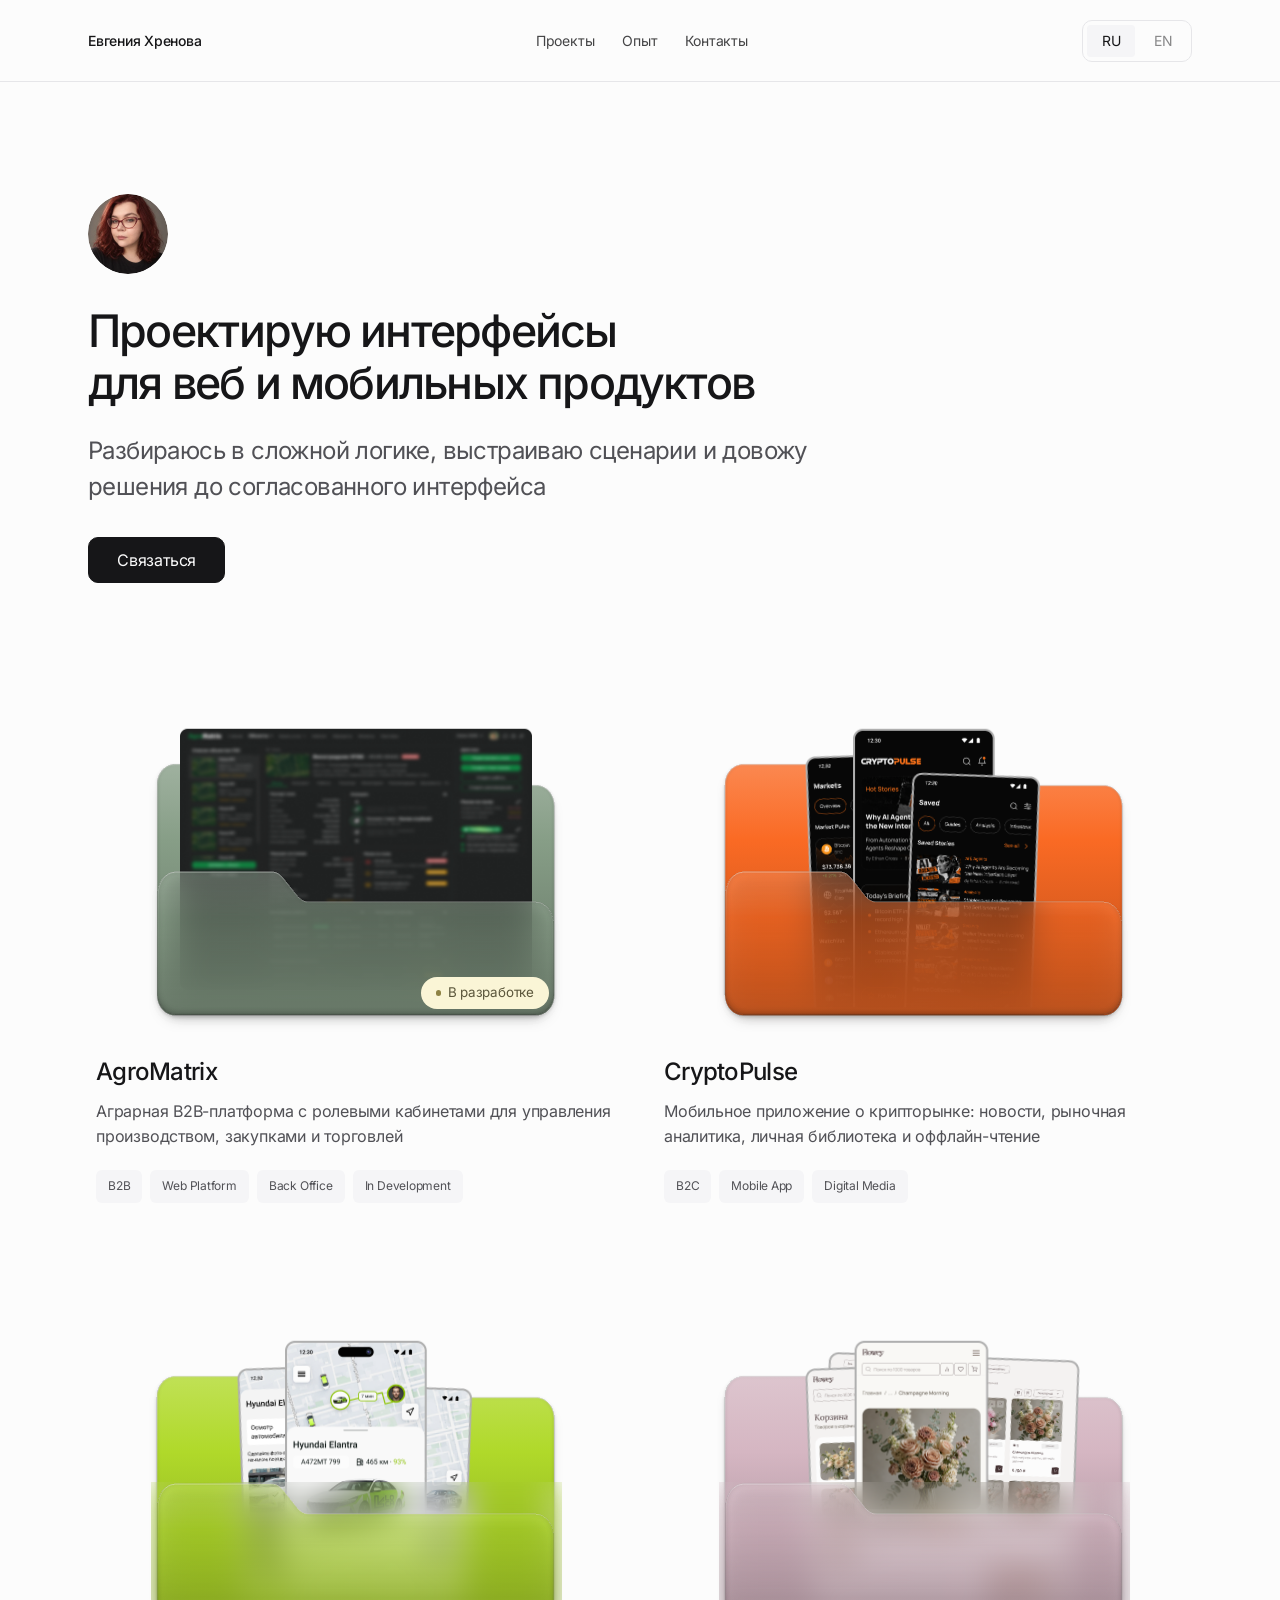
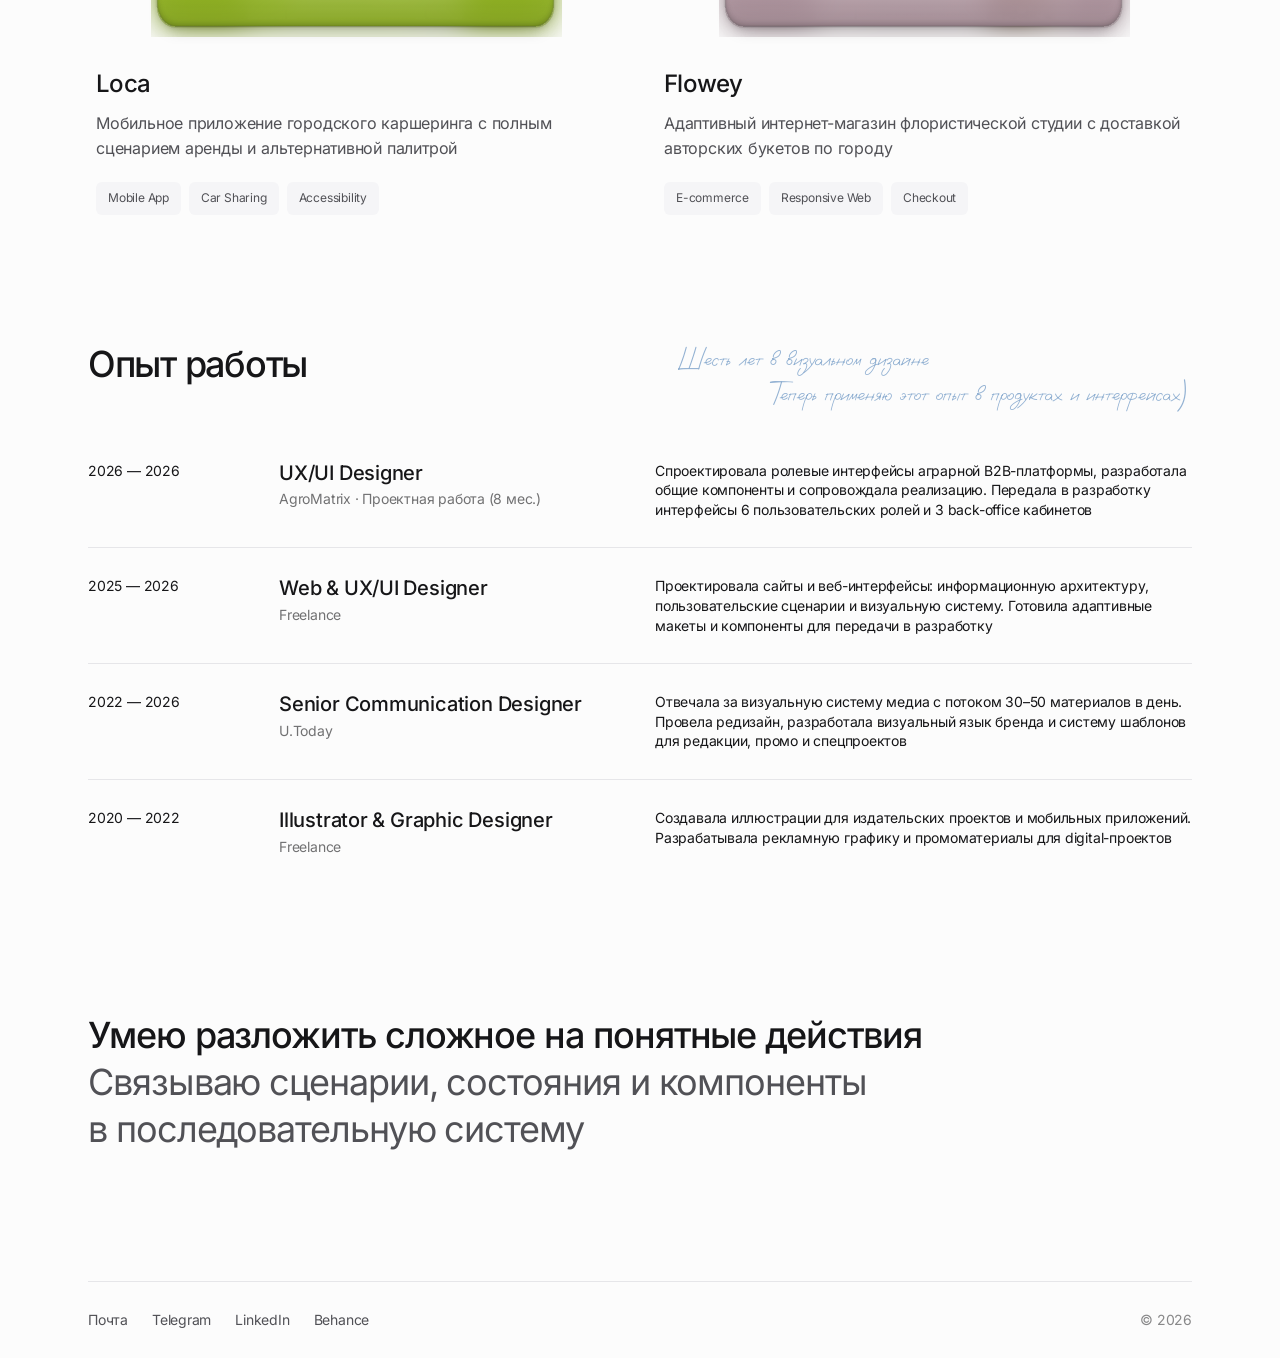
==== commit 248dfc26: "Align AgroMatrix folder geometry with other project folders" ====
--- a/index.html
+++ b/index.html
@@ -1,7 +1,7 @@
 <!doctype html><html lang="ru"><head><meta charset="utf-8"><meta name="viewport" content="width=device-width, initial-scale=1"><meta name="description" content="Веб и мобильные продукты, B2B‑платформы и пользовательские сценарии."><meta name="theme-color" content="#fcfcfc"><title>Евгения Хренова — UX/UI Designer</title><meta property="og:type" content="website"><meta property="og:url" content="https://evgeniyakhrenova.ru/"><meta property="og:title" content="Evgeniya Khrenova"><meta property="og:description" content="UX/UI Design Portfolio"><link rel="stylesheet" href="fonts.css"><link rel="stylesheet" href="tokens.css"><link rel="stylesheet" href="home.css?v=5"><link rel="stylesheet" href="folder-covers.css?v=2"><link rel="stylesheet" href="/custom-cursor.css"><link rel="stylesheet" href="/menu-hover.css?v=2"><link rel="icon" href="/favicon.ico" sizes="16x16 32x32 48x48"><link rel="icon" type="image/svg+xml" href="/favicon.svg" sizes="any"></head><body class="home"><a class="skip" href="#projects"><span data-copy="t25">К проектам</span></a>
 <header class="site-header"><div class="site-header-inner wrap"><a class="name" href="/"><span data-copy="t26">Евгения Хренова</span></a><nav aria-label="Основная навигация"><a href="#projects"><span class="menu-label" data-copy="t27">Проекты</span></a><a href="#experience"><span class="menu-label" data-copy="t28">Опыт</span></a><a href="#contacts"><span class="menu-label" data-copy="t29">Контакты</span></a></nav><div class="language-switch" role="group" aria-label="Язык / Language"><button type="button" data-lang="ru" aria-pressed="true">RU</button><button type="button" data-lang="en" aria-pressed="false">EN</button></div></div></header>
 <main class="home-main wrap"><section class="intro" aria-label="Обо мне"><div class="intro-top"><img class="intro-avatar" src="assets/portrait.png" width="80" height="80" alt="Евгения Хренова" fetchpriority="high"><p class="hand soft intro-title" hidden>UX/UI Designer</p></div><div><h1><strong data-copy="t30">Проектирую интерфейсы для веб и мобильных продуктов</strong> <span data-copy="t31">Разбираюсь в сложной логике, выстраиваю сценарии и довожу решения до согласованного интерфейса</span></h1><div class="intro-links"><details class="contact-menu"><summary class="action primary"><span data-copy="t33">Связаться</span></summary><div class="contact-options"><a href="https://t.me/jodi_n" target="_blank" rel="noopener noreferrer">Telegram</a><a href="mailto:evgeniya_hrenova@bk.ru"><span data-copy="t34">Почта</span></a><a href="https://www.linkedin.com/in/evgeniya-khrenova-600375227/" target="_blank" rel="noopener noreferrer">LinkedIn</a></div></details></div></div></section>
-<section class="projects" id="projects" aria-label="Проекты"><a class="project project-folder" href="/agromatrix/" aria-labelledby="project-agromatrix-title"><div class="cover folder-cover" aria-hidden="true"><div class="folder-stage" style="left:9.3679208%;top:5.8066916%;width:81.3054195%;height:90.7955413%"><img class="folder-layer folder-back" data-figma-layer="252:12100" src="/assets/folders/agromatrix-back.svg" width="438" height="284" style="left:0.0000000%;top:17.5789412%;width:99.9999721%;height:82.4210588%" alt="" loading="lazy" decoding="async"><span class="folder-screen-clip"><img class="folder-layer folder-screen" data-figma-layer="273:16673" src="/assets/folders/agromatrix-screen-0.webp" width="744" height="550" style="left:7.4528715%;top:0.0000000%;width:85.0435086%;height:79.9418605%;--rest-x:0.0000000%;--rest-y:19.6363636%;--rest-angle:0.00000deg" alt="" loading="lazy" decoding="async"></span><span class="folder-glass" style="left:0.4966518%;top:50.3157860%;width:99.0066196%;height:47.6842126%;--pocket-mask:url('/assets/folders/agromatrix-front.svg')"></span><img class="folder-layer folder-front" data-figma-layer="252:12104" src="/assets/folders/agromatrix-front.svg" width="434" height="165" style="left:0.4966518%;top:50.3157860%;width:99.0066196%;height:47.6842126%" alt="" loading="lazy" decoding="async"><span class="folder-layer folder-badge folder-status" style="left:65.7124905%;top:83.2617826%;width:30.7011095%;height:9.8804208%"><span class="folder-status-group"><span data-copy="t47">В разработке</span></span></span></div></div><div class="project-details"><div class="project-copy"><h2 id="project-agromatrix-title">AgroMatrix</h2><p data-copy="t1">Аграрная B2B-платформа с ролевыми кабинетами для управления производством, закупками и торговлей</p></div><div class="tags"><span data-copy="t2">B2B</span><span data-copy="t3">Web Platform</span><span data-copy="t45">Back Office</span><span data-copy="t4">In Development</span></div></div></a>
+<section class="projects" id="projects" aria-label="Проекты"><a class="project project-folder" href="/agromatrix/" aria-labelledby="project-agromatrix-title"><div class="cover folder-cover" aria-hidden="true"><div class="folder-stage" style="left:11.3382900%;top:13.3747361%;width:77.3646415%;height:86.3947883%"><img class="folder-layer folder-back" data-figma-layer="252:12100" src="/assets/folders/agromatrix-back.svg" width="438" height="284" style="left:0.0000000%;top:17.5789412%;width:99.9999721%;height:82.4210588%" alt="" loading="lazy" decoding="async"><span class="folder-screen-clip"><img class="folder-layer folder-screen" data-figma-layer="273:16673" src="/assets/folders/agromatrix-screen-0.webp" width="744" height="550" style="left:7.4528715%;top:-9.3502636%;width:85.0435086%;height:79.9418605%;--rest-x:0.0000000%;--rest-y:20.6365951%;--rest-angle:0.00000deg" alt="" loading="lazy" decoding="async"></span><span class="folder-glass" style="left:0.4966518%;top:50.3157860%;width:99.0066196%;height:47.6842126%;--pocket-mask:url('/assets/folders/agromatrix-front.svg')"></span><img class="folder-layer folder-front" data-figma-layer="252:12104" src="/assets/folders/agromatrix-front.svg" width="434" height="165" style="left:0.4966518%;top:50.3157860%;width:99.0066196%;height:47.6842126%" alt="" loading="lazy" decoding="async"><span class="folder-layer folder-badge folder-status" style="left:65.7124905%;top:83.2617826%;width:30.7011095%;height:9.8804208%"><span class="folder-status-group"><span data-copy="t47">В разработке</span></span></span></div></div><div class="project-details"><div class="project-copy"><h2 id="project-agromatrix-title">AgroMatrix</h2><p data-copy="t1">Аграрная B2B-платформа с ролевыми кабинетами для управления производством, закупками и торговлей</p></div><div class="tags"><span data-copy="t2">B2B</span><span data-copy="t3">Web Platform</span><span data-copy="t45">Back Office</span><span data-copy="t4">In Development</span></div></div></a>
 <a class="project project-folder" href="/cryptopulse/" aria-labelledby="project-cryptopulse-title"><div class="cover folder-cover" aria-hidden="true"><div class="folder-stage" style="left:11.3382900%;top:7.9182158%;width:77.3646415%;height:91.8513034%"><img class="folder-layer folder-back" data-figma-layer="271:11574" src="/assets/folders/cryptopulse-back.svg" width="417" height="270" style="left:-0.0000147%;top:22.4752492%;width:99.9999927%;height:77.5247508%" alt="" loading="lazy" decoding="async"><span class="folder-screen-clip"><img class="folder-layer folder-screen" data-figma-layer="271:11575" src="/assets/folders/cryptopulse-screen-0.webp" width="327" height="586" style="left:3.6529727%;top:4.3635226%;width:39.2421742%;height:84.0605637%;--rest-x:30.6473158%;--rest-y:16.4085308%;--rest-angle:6.00000deg" alt="" loading="lazy" decoding="async"><img class="folder-layer folder-screen" data-figma-layer="271:11740" src="/assets/folders/cryptopulse-screen-1.webp" width="284" height="620" style="left:32.9631847%;top:-2.8542003%;width:34.0443391%;height:89.0804598%;--rest-x:0.0193589%;--rest-y:17.4193548%;--rest-angle:0.00000deg" alt="" loading="lazy" decoding="async"><img class="folder-layer folder-screen" data-figma-layer="271:11906" src="/assets/folders/cryptopulse-screen-2.webp" width="327" height="586" style="left:55.6636145%;top:10.1208391%;width:39.2421742%;height:84.0605462%;--rest-x:-28.9946109%;--rest-y:16.4085342%;--rest-angle:-6.00000deg" alt="" loading="lazy" decoding="async"></span><span class="folder-glass" style="left:0.4966729%;top:53.2673277%;width:99.0066322%;height:44.8514916%;--pocket-mask:url('/assets/folders/cryptopulse-front.svg')"></span><img class="folder-layer folder-front" data-figma-layer="271:11988" src="/assets/folders/cryptopulse-front.svg" width="413" height="157" style="left:0.4966729%;top:53.2673277%;width:99.0066322%;height:44.8514916%" alt="" loading="lazy" decoding="async"></div></div><div class="project-details"><div class="project-copy"><h2 id="project-cryptopulse-title">CryptoPulse</h2><p data-copy="t5">Мобильное приложение о крипторынке: новости, рыночная аналитика, личная библиотека и оффлайн-чтение</p></div><div class="tags"><span data-copy="t6">B2C</span><span data-copy="t7">Mobile App</span><span data-copy="t8">Digital Media</span></div></div></a>
 <a class="project project-folder" href="/loca/" aria-labelledby="project-loca-title"><div class="cover folder-cover" aria-hidden="true"><div class="folder-stage" style="left:11.3382900%;top:7.9182158%;width:77.3646415%;height:91.8513034%"><img class="folder-layer folder-back" data-figma-layer="252:12246" src="/assets/folders/loca-back.svg" width="417" height="270" style="left:-0.0000110%;top:22.4752492%;width:99.9999927%;height:77.5247508%" alt="" loading="lazy" decoding="async"><span class="folder-screen-clip"><img class="folder-layer folder-screen" data-figma-layer="271:7408" src="/assets/folders/loca-screen-0.webp" width="327" height="586" style="left:3.6529911%;top:4.3635577%;width:39.2421779%;height:84.0605286%;--rest-x:30.6472898%;--rest-y:16.4085376%;--rest-angle:6.00000deg" alt="" loading="lazy" decoding="async"><img class="folder-layer folder-screen" data-figma-layer="271:6844" src="/assets/folders/loca-screen-1.webp" width="327" height="586" style="left:55.6635851%;top:10.1208215%;width:39.2421889%;height:84.0605286%;--rest-x:-28.9945748%;--rest-y:16.4085376%;--rest-angle:-6.00000deg" alt="" loading="lazy" decoding="async"><img class="folder-layer folder-screen" data-figma-layer="271:7190" src="/assets/folders/loca-screen-2.webp" width="284" height="620" style="left:32.9631847%;top:-2.8542003%;width:34.0443538%;height:89.0804598%;--rest-x:0.0193492%;--rest-y:17.4193548%;--rest-angle:0.00000deg" alt="" loading="lazy" decoding="async"></span><span class="folder-glass" style="left:0.4966766%;top:53.2673101%;width:99.0066175%;height:44.8515092%;--pocket-mask:url('/assets/folders/loca-front.svg')"></span><img class="folder-layer folder-front" data-figma-layer="252:12254" src="/assets/folders/loca-front.svg" width="413" height="157" style="left:0.4966766%;top:53.2673101%;width:99.0066175%;height:44.8515092%" alt="" loading="lazy" decoding="async"></div></div><div class="project-details"><div class="project-copy"><h2 id="project-loca-title">Loca</h2><p data-copy="t9">Мобильное приложение городского каршеринга с полным сценарием аренды и альтернативной палитрой</p></div><div class="tags"><span data-copy="t10">Mobile App</span><span data-copy="t11">Car Sharing</span><span data-copy="t12">Accessibility</span></div></div></a>
 <a class="project project-folder" href="/flowey/" aria-labelledby="project-flowey-title"><div class="cover folder-cover" aria-hidden="true"><div class="folder-stage" style="left:11.3382900%;top:7.9182158%;width:77.3646415%;height:91.8513034%"><img class="folder-layer folder-back" data-figma-layer="271:14292" src="/assets/folders/flowey-back.svg" width="417" height="270" style="left:-0.0000147%;top:22.4752492%;width:99.9999927%;height:77.5247508%" alt="" loading="lazy" decoding="async"><span class="folder-screen-clip"><img class="folder-layer folder-screen" data-figma-layer="271:14293" src="/assets/folders/flowey-screen-0.webp" width="573" height="627" style="left:31.9623455%;top:-1.1395685%;width:68.8022184%;height:90.0218043%;--rest-x:-10.7024959%;--rest-y:15.3219585%;--rest-angle:-6.00000deg" alt="" loading="lazy" decoding="async"><img class="folder-layer folder-screen" data-figma-layer="271:14656" src="/assets/folders/flowey-screen-1.webp" width="327" height="586" style="left:3.6529727%;top:4.3635226%;width:39.2421742%;height:84.0605286%;--rest-x:30.6473158%;--rest-y:16.4085376%;--rest-angle:6.00000deg" alt="" loading="lazy" decoding="async"><img class="folder-layer folder-screen" data-figma-layer="271:14798" src="/assets/folders/flowey-screen-2.webp" width="270" height="620" style="left:32.9630087%;top:-2.8542003%;width:32.3196362%;height:89.0804598%;--rest-x:1.2213254%;--rest-y:17.4193548%;--rest-angle:0.00000deg" alt="" loading="lazy" decoding="async"></span><span class="folder-glass" style="left:0.4966729%;top:53.2673101%;width:99.0066322%;height:44.8515092%;--pocket-mask:url('/assets/folders/flowey-front.svg')"></span><img class="folder-layer folder-front" data-figma-layer="271:14888" src="/assets/folders/flowey-front.svg" width="413" height="157" style="left:0.4966729%;top:53.2673101%;width:99.0066322%;height:44.8515092%" alt="" loading="lazy" decoding="async"></div></div><div class="project-details"><div class="project-copy"><h2 id="project-flowey-title">Flowey</h2><p data-copy="t13">Адаптивный интернет-магазин флористической студии с доставкой авторских букетов по городу</p></div><div class="tags"><span data-copy="t14">E-commerce</span><span data-copy="t15">Responsive Web</span><span data-copy="t16">Checkout</span></div></div></a>
